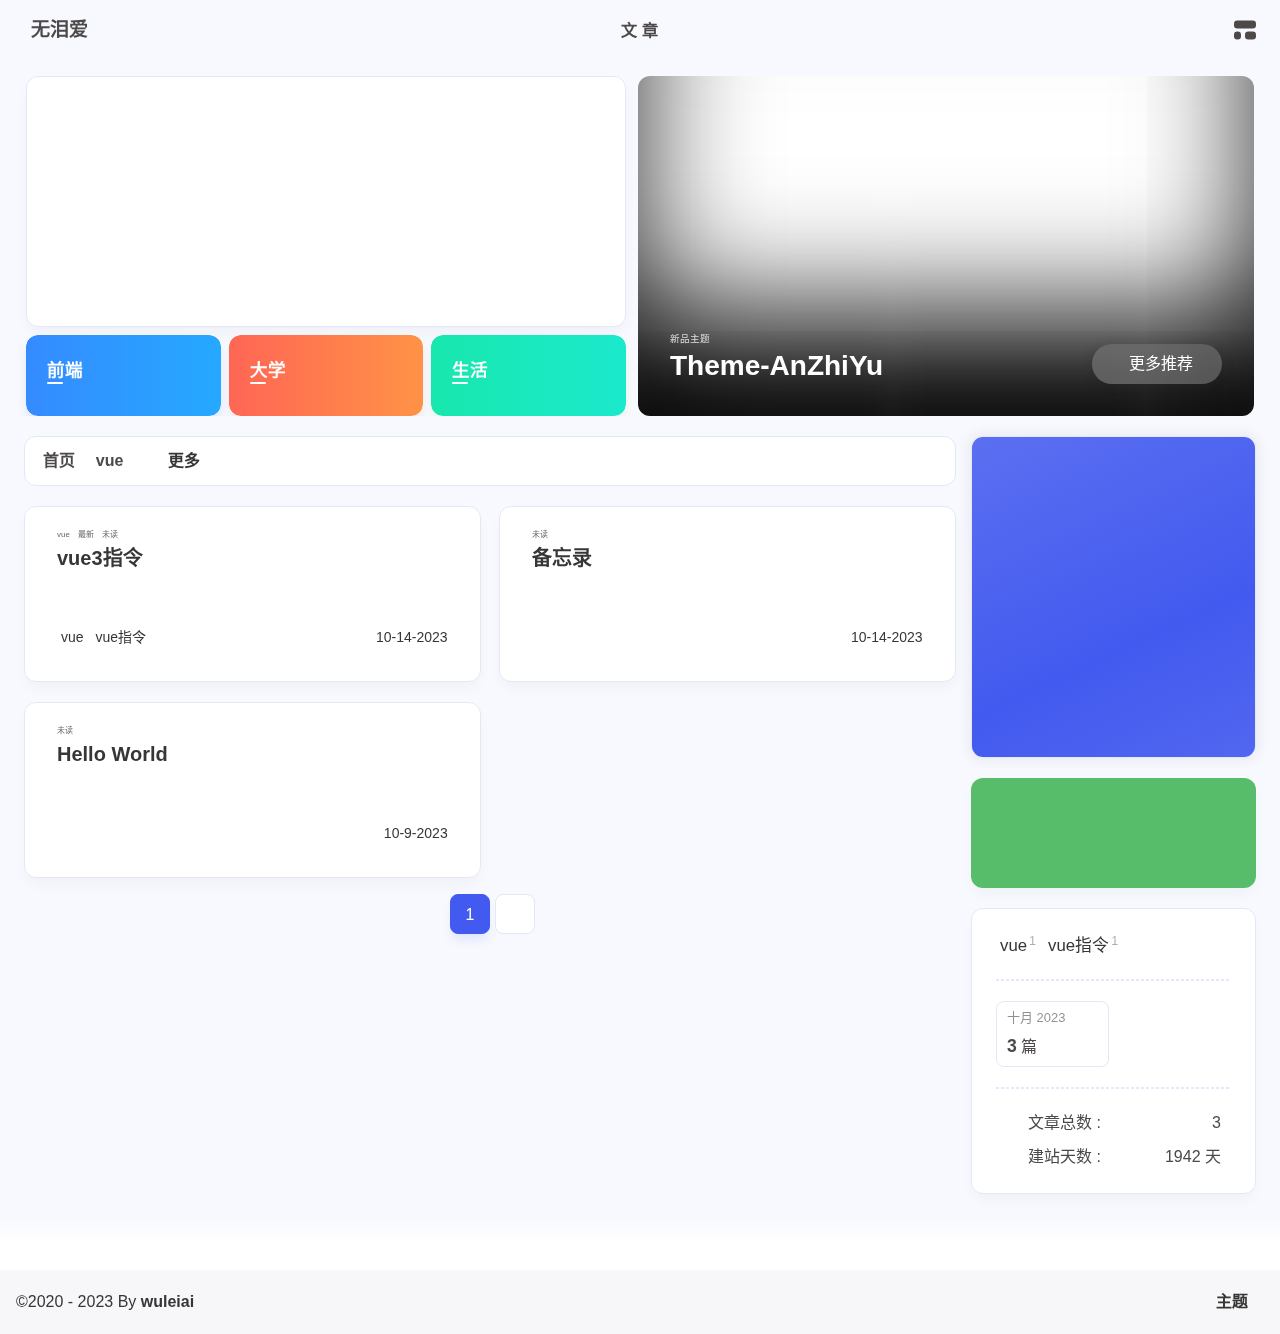
==== index.html @ 39df519e "Site updated: 2023-11-15 03:07:52" ====
<!DOCTYPE html><html lang="zh-CN" data-theme="light"><head><meta charset="UTF-8"><meta http-equiv="X-UA-Compatible" content="IE=edge"><meta name="viewport" content="width=device-width, initial-scale=1.0, user-scalable=no"><title>无泪爱 - 无泪爱技术随笔</title><meta name="keywords" content="wuleiai,无泪爱,无泪爱的博客,无泪爱博客,无泪爱技术随笔,无泪爱的技术随笔,无泪爱的前端技术随笔"><meta name="author" content="wuleiai,2826874813@qq.com"><meta name="copyright" content="wuleiai"><meta name="format-detection" content="telephone=no"><meta name="theme-color" content="#f7f9fe"><meta name="mobile-web-app-capable" content="yes"><meta name="apple-touch-fullscreen" content="yes"><meta name="apple-mobile-web-app-title" content="无泪爱"><meta name="application-name" content="无泪爱"><meta name="apple-mobile-web-app-capable" content="yes"><meta name="apple-mobile-web-app-status-bar-style" content="#f7f9fe"><meta property="og:type" content="website"><meta property="og:title" content="无泪爱"><meta property="og:url" content="http://example.com/index.html"><meta property="og:site_name" content="无泪爱"><meta property="og:description" content="无泪爱，无泪爱的博客，这是分享前端知识和生活的博客。纯爱战士，永不退缩。"><meta property="og:locale" content="zh-CN"><meta property="og:image" content="https://bu.dusays.com/2023/04/27/64496e511b09c.jpg"><meta property="article:author" content="wuleiai"><meta property="article:tag" content="wuleiai,无泪爱,无泪爱的博客,无泪爱博客,无泪爱技术随笔,无泪爱的技术随笔,无泪爱的前端技术随笔"><meta name="twitter:card" content="summary"><meta name="twitter:image" content="https://bu.dusays.com/2023/04/27/64496e511b09c.jpg"><meta name="description" content="无泪爱，无泪爱的博客，这是分享前端知识和生活的博客。纯爱战士，永不退缩。"><link rel="shortcut icon" href="/favicon.ico"><link rel="canonical" href="http://example.com/"><link rel="preconnect" href="//cdn.cbd.int"/><meta name="google-site-verification" content="xxx"/><meta name="baidu-site-verification" content="code-xxx"/><meta name="msvalidate.01" content="xxx"/><link rel="stylesheet" href="/css/index.css"><link rel="stylesheet" href="https://cdn.cbd.int/node-snackbar@0.1.16/dist/snackbar.min.css" media="print" onload="this.media='all'"><link rel="stylesheet" href="https://cdn.cbd.int/@fancyapps/ui@5.0.20/dist/fancybox/fancybox.css" media="print" onload="this.media='all'"><script>const GLOBAL_CONFIG = {
  linkPageTop: undefined,
  peoplecanvas: {"enable":true,"img":"https://upload-bbs.miyoushe.com/upload/2023/09/03/125766904/ee23df8517f3c3e3efc4145658269c06_5714860933110284659.png"},
  postHeadAiDescription: {"enable":true,"gptName":"AnZhiYu","mode":"local","switchBtn":false,"btnLink":"https://afdian.net/item/886a79d4db6711eda42a52540025c377","randomNum":3,"basicWordCount":1000,"key":"xxxx","Referer":"https://xx.xx/"},
  diytitle: {"enable":true,"leaveTitle":"w(ﾟДﾟ)w 不要走！再看看嘛！","backTitle":"♪(^∇^*)欢迎肥来！"},
  LA51: undefined,
  greetingBox: undefined,
  twikooEnvId: '',
  commentBarrageConfig:undefined,
  root: '/',
  preloader: {"source":3},
  friends_vue_info: undefined,
  navMusic: true,
  mainTone: undefined,
  authorStatus: undefined,
  algolia: undefined,
  localSearch: undefined,
  translate: {"defaultEncoding":2,"translateDelay":0,"msgToTraditionalChinese":"繁","msgToSimplifiedChinese":"简","rightMenuMsgToTraditionalChinese":"转为繁体","rightMenuMsgToSimplifiedChinese":"转为简体"},
  noticeOutdate: {"limitDay":365,"position":"top","messagePrev":"It has been","messageNext":"days since the last update, the content of the article may be outdated."},
  highlight: {"plugin":"highlighjs","highlightCopy":true,"highlightLang":true,"highlightHeightLimit":330},
  copy: {
    success: '复制成功',
    error: '复制错误',
    noSupport: '浏览器不支持'
  },
  relativeDate: {
    homepage: false,
    simplehomepage: true,
    post: false
  },
  runtime: '天',
  date_suffix: {
    just: '刚刚',
    min: '分钟前',
    hour: '小时前',
    day: '天前',
    month: '个月前'
  },
  copyright: {"copy":true,"copyrightEbable":false,"limitCount":50,"languages":{"author":"作者: wuleiai","link":"链接: ","source":"来源: 无泪爱","info":"著作权归作者所有。商业转载请联系作者获得授权，非商业转载请注明出处。","copySuccess":"复制成功，复制和转载请标注本文地址"}},
  lightbox: 'fancybox',
  Snackbar: {"chs_to_cht":"你已切换为繁体","cht_to_chs":"你已切换为简体","day_to_night":"你已切换为深色模式","night_to_day":"你已切换为浅色模式","bgLight":"#425AEF","bgDark":"#1f1f1f","position":"top-center"},
  source: {
    justifiedGallery: {
      js: 'https://cdn.cbd.int/flickr-justified-gallery@2.1.2/dist/fjGallery.min.js',
      css: 'https://cdn.cbd.int/flickr-justified-gallery@2.1.2/dist/fjGallery.css'
    }
  },
  isPhotoFigcaption: false,
  islazyload: true,
  isAnchor: false,
  shortcutKey: undefined,
  autoDarkmode: true
}</script><script id="config-diff">var GLOBAL_CONFIG_SITE = {
  configTitle: '无泪爱',
  title: '无泪爱',
  postAI: '',
  pageFillDescription: '无泪爱无泪爱的博客这是分享前端知识和生活的博客纯爱战士永不退缩',
  isPost: false,
  isHome: true,
  isHighlightShrink: false,
  isToc: false,
  postUpdate: '2023-11-15 03:06:13',
  postMainColor: '',
}</script><noscript><style type="text/css">
  #nav {
    opacity: 1
  }
  .justified-gallery img {
    opacity: 1
  }

  #recent-posts time,
  #post-meta time {
    display: inline !important
  }
</style></noscript><script>(win=>{
      win.saveToLocal = {
        set: (key, value, ttl) => {
          if (ttl === 0) return
          const now = Date.now()
          const expiry = now + ttl * 86400000
          const item = {
            value,
            expiry
          }
          localStorage.setItem(key, JSON.stringify(item))
        },
      
        get: key => {
          const itemStr = localStorage.getItem(key)
      
          if (!itemStr) {
            return undefined
          }
          const item = JSON.parse(itemStr)
          const now = Date.now()
      
          if (now > item.expiry) {
            localStorage.removeItem(key)
            return undefined
          }
          return item.value
        }
      }
    
      win.getScript = (url, attr = {}) => new Promise((resolve, reject) => {
        const script = document.createElement('script')
        script.src = url
        script.async = true
        script.onerror = reject
        script.onload = script.onreadystatechange = function() {
          const loadState = this.readyState
          if (loadState && loadState !== 'loaded' && loadState !== 'complete') return
          script.onload = script.onreadystatechange = null
          resolve()
        }

        Object.keys(attr).forEach(key => {
          script.setAttribute(key, attr[key])
        })

        document.head.appendChild(script)
      })
    
      win.getCSS = (url, id = false) => new Promise((resolve, reject) => {
        const link = document.createElement('link')
        link.rel = 'stylesheet'
        link.href = url
        if (id) link.id = id
        link.onerror = reject
        link.onload = link.onreadystatechange = function() {
          const loadState = this.readyState
          if (loadState && loadState !== 'loaded' && loadState !== 'complete') return
          link.onload = link.onreadystatechange = null
          resolve()
        }
        document.head.appendChild(link)
      })
    
      win.activateDarkMode = () => {
        document.documentElement.setAttribute('data-theme', 'dark')
        if (document.querySelector('meta[name="theme-color"]') !== null) {
          document.querySelector('meta[name="theme-color"]').setAttribute('content', '#18171d')
        }
      }
      win.activateLightMode = () => {
        document.documentElement.setAttribute('data-theme', 'light')
        if (document.querySelector('meta[name="theme-color"]') !== null) {
          document.querySelector('meta[name="theme-color"]').setAttribute('content', '#f7f9fe')
        }
      }
      const t = saveToLocal.get('theme')
    
          const isDarkMode = window.matchMedia('(prefers-color-scheme: dark)').matches
          const isLightMode = window.matchMedia('(prefers-color-scheme: light)').matches
          const isNotSpecified = window.matchMedia('(prefers-color-scheme: no-preference)').matches
          const hasNoSupport = !isDarkMode && !isLightMode && !isNotSpecified

          if (t === undefined) {
            if (isLightMode) activateLightMode()
            else if (isDarkMode) activateDarkMode()
            else if (isNotSpecified || hasNoSupport) {
              const now = new Date()
              const hour = now.getHours()
              const isNight = hour <= 6 || hour >= 18
              isNight ? activateDarkMode() : activateLightMode()
            }
            window.matchMedia('(prefers-color-scheme: dark)').addListener(e => {
              if (saveToLocal.get('theme') === undefined) {
                e.matches ? activateDarkMode() : activateLightMode()
              }
            })
          } else if (t === 'light') activateLightMode()
          else activateDarkMode()
        
      const asideStatus = saveToLocal.get('aside-status')
      if (asideStatus !== undefined) {
        if (asideStatus === 'hide') {
          document.documentElement.classList.add('hide-aside')
        } else {
          document.documentElement.classList.remove('hide-aside')
        }
      }
    
      const detectApple = () => {
        if(/iPad|iPhone|iPod|Macintosh/.test(navigator.userAgent)){
          document.documentElement.classList.add('apple')
        }
      }
      detectApple()
    })(window)</script><meta name="generator" content="Hexo 6.3.0"></head><body data-type="anzhiyu"><div id="web_bg"></div><div id="an_music_bg"></div><div id="loading-box" onclick="document.getElementById(&quot;loading-box&quot;).classList.add(&quot;loaded&quot;)"><div class="loading-bg"><img class="loading-img nolazyload" alt="加载头像" src="https://npm.elemecdn.com/anzhiyu-blog-static@1.0.4/img/avatar.jpg"/><div class="loading-image-dot"></div></div></div><script>const preloader = {
  endLoading: () => {
    document.getElementById('loading-box').classList.add("loaded");
  },
  initLoading: () => {
    document.getElementById('loading-box').classList.remove("loaded")
  }
}
window.addEventListener('load',()=> { preloader.endLoading() })
setTimeout(function(){preloader.endLoading();},10000)

if (true) {
  document.addEventListener('pjax:send', () => { preloader.initLoading() })
  document.addEventListener('pjax:complete', () => { preloader.endLoading() })
}</script><link rel="stylesheet" href="https://cdn.cbd.int/anzhiyu-theme-static@1.1.10/progress_bar/progress_bar.css"/><script async="async" src="https://cdn.cbd.int/pace-js@1.2.4/pace.min.js" data-pace-options="{ &quot;restartOnRequestAfter&quot;:false,&quot;eventLag&quot;:false}"></script><div class="page" id="body-wrap"><header class="not-top-img" id="page-header"><nav id="nav"><div id="nav-group"><span id="blog_name"><a id="site-name" href="/" accesskey="h"><div class="title">无泪爱</div><i class="anzhiyufont anzhiyu-icon-house-chimney"></i></a></span><div class="mask-name-container"><div id="name-container"><a id="page-name" href="javascript:anzhiyu.scrollToDest(0, 500)">PAGE_NAME</a></div></div><div id="menus"><div class="menus_items"><div class="menus_item"><a class="site-page" href="javascript:void(0);"><span> 文章</span></a><ul class="menus_item_child"><li><a class="site-page child faa-parent animated-hover" href="/archives/"><i class="anzhiyufont anzhiyu-icon-box-archive faa-tada" style="font-size: 0.9em;"></i><span> 隧道</span></a></li><li><a class="site-page child faa-parent animated-hover" href="/categories/"><i class="anzhiyufont anzhiyu-icon-shapes faa-tada" style="font-size: 0.9em;"></i><span> 分类</span></a></li><li><a class="site-page child faa-parent animated-hover" href="/tags/"><i class="anzhiyufont anzhiyu-icon-tags faa-tada" style="font-size: 0.9em;"></i><span> 标签</span></a></li></ul></div></div></div><div id="nav-right"><div class="nav-button" id="randomPost_button"><a class="site-page" onclick="toRandomPost()" title="随机前往一个文章" href="javascript:void(0);"><i class="anzhiyufont anzhiyu-icon-dice"></i></a></div><input id="center-console" type="checkbox"/><label class="widget" for="center-console" title="中控台" onclick="anzhiyu.switchConsole();"><i class="left"></i><i class="widget center"></i><i class="widget right"></i></label><div id="console"><div class="console-card-group-reward"><ul class="reward-all console-card"><li class="reward-item"><a href="https://npm.elemecdn.com/anzhiyu-blog@1.1.6/img/post/common/qrcode-weichat.png" target="_blank"><img class="post-qr-code-img" alt="微信" src= "[data-uri]" onerror="this.onerror=null,this.src=&quot;/img/404.jpg&quot;" data-lazy-src="https://npm.elemecdn.com/anzhiyu-blog@1.1.6/img/post/common/qrcode-weichat.png"/></a><div class="post-qr-code-desc">微信</div></li><li class="reward-item"><a href="https://npm.elemecdn.com/anzhiyu-blog@1.1.6/img/post/common/qrcode-alipay.png" target="_blank"><img class="post-qr-code-img" alt="支付宝" src= "[data-uri]" onerror="this.onerror=null,this.src=&quot;/img/404.jpg&quot;" data-lazy-src="https://npm.elemecdn.com/anzhiyu-blog@1.1.6/img/post/common/qrcode-alipay.png"/></a><div class="post-qr-code-desc">支付宝</div></li></ul></div><div class="console-card-group"><div class="console-card-group-left"><div class="console-card" id="card-newest-comments"><div class="card-content"><div class="author-content-item-tips">互动</div><span class="author-content-item-title"> 最新评论</span></div><div class="aside-list"><span>正在加载中...</span></div></div></div><div class="console-card-group-right"><div class="console-card tags"><div class="card-content"><div class="author-content-item-tips">兴趣点</div><span class="author-content-item-title">寻找你感兴趣的领域</span><div class="card-tags"><div class="item-headline"></div><div class="card-tag-cloud"><a href="/tags/vue/" style="font-size: 1.05rem;">vue<sup>1</sup></a><a href="/tags/vue%E6%8C%87%E4%BB%A4/" style="font-size: 1.05rem;">vue指令<sup>1</sup></a></div></div><hr/></div></div><div class="console-card history"><div class="item-headline"><i class="anzhiyufont anzhiyu-icon-box-archiv"></i><span>文章</span></div><div class="card-archives"><div class="item-headline"><i class="anzhiyufont anzhiyu-icon-archive"></i><span>归档</span></div><ul class="card-archive-list"><li class="card-archive-list-item"><a class="card-archive-list-link" href="/archives/2023/10/"><span class="card-archive-list-date">十月 2023</span><div class="card-archive-list-count-group"><span class="card-archive-list-count">3</span><span>篇</span></div></a></li></ul></div><hr/></div></div></div><div class="button-group"><div class="console-btn-item"><a class="darkmode_switchbutton" title="显示模式切换" href="javascript:void(0);"><i class="anzhiyufont anzhiyu-icon-moon"></i></a></div><div class="console-btn-item" id="consoleHideAside" onclick="anzhiyu.hideAsideBtn()" title="边栏显示控制"><a class="asideSwitch"><i class="anzhiyufont anzhiyu-icon-arrows-left-right"></i></a></div><div class="console-btn-item on" id="consoleCommentBarrage" onclick="anzhiyu.switchCommentBarrage()" title="热评开关"><a class="commentBarrage"><i class="anzhiyufont anzhiyu-icon-message"></i></a></div><div class="console-btn-item" id="consoleMusic" onclick="anzhiyu.musicToggle()" title="音乐开关"><a class="music-switch"><i class="anzhiyufont anzhiyu-icon-music"></i></a></div></div><div class="console-mask" onclick="anzhiyu.hideConsole()" href="javascript:void(0);"></div></div><div class="nav-button" id="nav-totop"><a class="totopbtn" href="javascript:void(0);"><i class="anzhiyufont anzhiyu-icon-arrow-up"></i><span id="percent" onclick="anzhiyu.scrollToDest(0,500)">0</span></a></div><div id="toggle-menu"><a class="site-page" href="javascript:void(0);" title="切换"><i class="anzhiyufont anzhiyu-icon-bars"></i></a></div></div></div></nav></header><main id="blog-container"><div id="home_top"><div class="swiper_container_card" style="height: auto;width: 100%"><div id="bannerGroup"><div id="random-banner"><canvas id="peoplecanvas"></canvas><a id="random-hover" href="javascript:toRandomPost()"><i class="anzhiyufont anzhiyu-icon-paper-plane"></i><div class="bannerText">随便逛逛<i class="anzhiyufont anzhiyu-icon-arrow-right"></i></div></a></div><div class="categoryGroup"><div class="categoryItem" style="box-shadow:var(--anzhiyu-shadow-blue)"><a class="categoryButton blue" onclick="pjax.loadUrl(&quot;/categories/前端开发/&quot;);" href="javascript:void(0);"><span class="categoryButtonText">前端</span><i class="anzhiyufont anzhiyu-icon-dove"></i></a></div><div class="categoryItem" style="box-shadow:var(--anzhiyu-shadow-red)"><a class="categoryButton red" onclick="pjax.loadUrl(&quot;/categories/大学生涯/&quot;);" href="javascript:void(0);"><span class="categoryButtonText">大学</span><i class="anzhiyufont anzhiyu-icon-fire"></i></a></div><div class="categoryItem" style="box-shadow:var(--anzhiyu-shadow-green)"><a class="categoryButton green" onclick="pjax.loadUrl(&quot;/categories/生活日常/&quot;);" href="javascript:void(0);"><span class="categoryButtonText">生活</span><i class="anzhiyufont anzhiyu-icon-book"></i></a></div></div></div><div class="topGroup"><div class="recent-post-item" onclick="pjax.loadUrl(&quot;/2023/10/09/hello-world/&quot;)"><div class="post_cover left_radius"><a href="2023/10/09/hello-world/" title="Hello World"><span class="recent-post-top-text">荐</span><img class="post_bg" onerror="this.onerror=null;this.src='/img/404.jpg'" alt="cover"></a></div><div class="recent-post-info"><a class="article-title" href="2023/10/09/hello-world/" title="Hello World">Hello World</a></div></div><div class="recent-post-item" onclick="pjax.loadUrl(&quot;/2023/10/15/vue3%E6%8C%87%E4%BB%A4/&quot;)"><div class="post_cover left_radius"><a href="2023/10/15/vue3指令/" title="vue3指令"><span class="recent-post-top-text">荐</span><img class="post_bg" onerror="this.onerror=null;this.src='/img/404.jpg'" alt="cover"></a></div><div class="recent-post-info"><a class="article-title" href="2023/10/15/vue3指令/" title="vue3指令">vue3指令</a></div></div><div class="recent-post-item" onclick="pjax.loadUrl(&quot;/2023/10/15/%E5%A4%87%E5%BF%98%E5%BD%95/&quot;)"><div class="post_cover left_radius"><a href="2023/10/15/备忘录/" title="备忘录"><span class="recent-post-top-text">荐</span><img class="post_bg" onerror="this.onerror=null;this.src='/img/404.jpg'" alt="cover"></a></div><div class="recent-post-info"><a class="article-title" href="2023/10/15/备忘录/" title="备忘录">备忘录</a></div></div><a class="todayCard" id="todayCard" target="_blank" rel="noopener" href="https://docs.anheyu.com/" style="z-index: 1;"><div class="todayCard-info"><div class="todayCard-tips">新品主题</div><div class="todayCard-title">Theme-AnZhiYu</div></div><img class="todayCard-cover" src= "[data-uri]" onerror="this.onerror=null,this.src=&quot;/img/404.jpg&quot;" data-lazy-src="https://bu.dusays.com/2023/05/13/645fa3cf90d70.webp" onerror="this.onerror=null;this.src='/img/404.jpg'" alt="封面"><div class="banner-button-group"><div class="banner-button" onclick="event.stopPropagation();event.preventDefault();anzhiyu.hideTodayCard();"><i class="anzhiyufont anzhiyu-icon-arrow-circle-right"></i><span class="banner-button-text">更多推荐</span></div></div></a></div><link rel="stylesheet"></div></div><div class="layout" id="content-inner"><div class="recent-posts" id="recent-posts"><div id="categoryBar"><div class="category-bar" id="category-bar"><div id="catalog-bar"><div id="catalog-list"><div class="catalog-list-item" id="首页"><a href="/">首页</a></div>
    <div class="catalog-list-item" id="/categories/vue/">
      <a href="/categories/vue/">
        vue
      </a>
    </div>
    </div><div class="category-bar-next" id="category-bar-next" onclick="anzhiyu.scrollCategoryBarToRight()"><i class="anzhiyufont anzhiyu-icon-angle-double-right"></i></div><a class="catalog-more" href="/categories/">更多</a></div></div></div><div class="recent-post-item lastestpost-item" onclick="pjax.loadUrl('/2023/10/15/vue3%E6%8C%87%E4%BB%A4/')"><div class="recent-post-info no-cover"><div class="recent-post-info-top"><div class="recent-post-info-top-tips"><div class="article-categories-original">vue</div><span class="newPost">最新</span><a class="unvisited-post" href="/2023/10/15/vue3%E6%8C%87%E4%BB%A4/" title="vue3指令">未读</a></div><a class="article-title" href="/2023/10/15/vue3%E6%8C%87%E4%BB%A4/" title="vue3指令">vue3指令</a></div><div class="article-meta-wrap"><span class="post-meta-date"><i class="anzhiyufont anzhiyu-icon-calendar-days" style="font-size: 15px; display:none"></i><span class="article-meta-label">发表于</span><time datetime="2023-10-14T21:18:20.000Z" title="发表于 2023-10-15 05:18:20">2023-10-15</time></span><span class="article-meta tags"><a class="article-meta__tags" href="/tags/vue/" event.cancelbubble onclick="window.event.cancelBubble=true;"><span> <i class="anzhiyufont anzhiyu-icon-hashtag"></i>vue</span></a><a class="article-meta__tags" href="/tags/vue%E6%8C%87%E4%BB%A4/" event.cancelbubble onclick="window.event.cancelBubble=true;"><span> <i class="anzhiyufont anzhiyu-icon-hashtag"></i>vue指令</span></a></span></div><div class="content">测</div></div></div><div class="recent-post-item" onclick="pjax.loadUrl('/2023/10/15/%E5%A4%87%E5%BF%98%E5%BD%95/')"><div class="recent-post-info no-cover"><div class="recent-post-info-top"><div class="recent-post-info-top-tips"><a class="unvisited-post" href="/2023/10/15/%E5%A4%87%E5%BF%98%E5%BD%95/" title="备忘录">未读</a></div><a class="article-title" href="/2023/10/15/%E5%A4%87%E5%BF%98%E5%BD%95/" title="备忘录">备忘录</a></div><div class="article-meta-wrap"><span class="post-meta-date"><i class="anzhiyufont anzhiyu-icon-calendar-days" style="font-size: 15px; display:none"></i><span class="article-meta-label">发表于</span><time datetime="2023-10-14T20:48:52.000Z" title="发表于 2023-10-15 04:48:52">2023-10-15</time></span></div><div class="content">临时计划一次性计划看一遍vue2和vue3文档，并且做好笔记记录从0开始创建一个vue3+ts项目记录从0开始创建一个node+ts项目长久计划记录有意思的功能函数记录有用的css样式</div></div></div><div class="recent-post-item" onclick="pjax.loadUrl('/2023/10/09/hello-world/')"><div class="recent-post-info no-cover"><div class="recent-post-info-top"><div class="recent-post-info-top-tips"><a class="unvisited-post" href="/2023/10/09/hello-world/" title="Hello World">未读</a></div><a class="article-title" href="/2023/10/09/hello-world/" title="Hello World">Hello World</a></div><div class="article-meta-wrap"><span class="post-meta-date"><i class="anzhiyufont anzhiyu-icon-calendar-days" style="font-size: 15px; display:none"></i><span class="article-meta-label">发表于</span><time datetime="2023-10-09T01:13:15.157Z" title="发表于 2023-10-09 09:13:15">2023-10-09</time></span></div><div class="content">Welcome to Hexo! This is your very first post. Check documentation for more info. If you get any problems when using Hexo, you can find the answer in troubleshooting or you can ask me on GitHub.
Quick StartCreate a new post1$ hexo new &quot;My New Post&quot;

More info: Writing
Run server1$ hexo server

More info: Server
Generate static files1$ hexo generate

More info: Generating
Deploy to remote sites1$ hexo deploy

More info: Deployment
</div></div></div><nav id="pagination"><div class="pagination"><span class="page-number current">1</span><div class="toPageGroup"><input id="toPageText" oninput="value=value.replace(/[^0-9]/g,'')" maxlength="3" onkeyup="this.value=this.value.replace(/[^u4e00-u9fa5w]/g,'')" aria-label="toPage"><a id="toPageButton" onclick="anzhiyu.toPage()"><i class="anzhiyufont anzhiyu-icon-angles-right" style="font-weight: inherit; font-size: 1rem;"></i></a></div></div></nav></div><div class="aside-content" id="aside-content"><div class="card-widget card-info"><div class="card-content"><div class="author-info-avatar"><img class="avatar-img" src= "[data-uri]" onerror="this.onerror=null,this.src=&quot;/img/404.jpg&quot;" data-lazy-src="https://bu.dusays.com/2023/04/27/64496e511b09c.jpg" onerror="this.onerror=null;this.src='/img/friend_404.gif'" alt="avatar"/></div><div class="author-info__description">无泪爱，无泪爱的博客，这是分享前端知识和生活的博客。纯爱战士，永不退缩。</div></div></div><div class="card-widget anzhiyu-right-widget" id="card-wechat" onclick="null"><div id="flip-wrapper"><div id="flip-content"><div class="face" style="background: url(https://bu.dusays.com/2023/01/13/63c02edf44033.png) center center / 100% no-repeat"></div><div class="back face" style="background: url(https://bu.dusays.com/2023/05/13/645fa415e8694.png) center center / 100% no-repeat"></div></div></div></div><div class="sticky_layout"><div class="card-widget"><div class="card-tags"><div class="item-headline"></div><div class="card-tag-cloud"><a href="/tags/vue/" style="font-size: 1.05rem;">vue<sup>1</sup></a><a href="/tags/vue%E6%8C%87%E4%BB%A4/" style="font-size: 1.05rem;">vue指令<sup>1</sup></a></div></div><hr/><div class="card-archives"><div class="item-headline"><i class="anzhiyufont anzhiyu-icon-archive"></i><span>归档</span></div><ul class="card-archive-list"><li class="card-archive-list-item"><a class="card-archive-list-link" href="/archives/2023/10/"><span class="card-archive-list-date">十月 2023</span><div class="card-archive-list-count-group"><span class="card-archive-list-count">3</span><span>篇</span></div></a></li></ul></div><hr/><div class="card-webinfo"><div class="item-headline"><i class="anzhiyufont anzhiyu-icon-chart-line"></i><span>网站资讯</span></div><div class="webinfo"><div class="webinfo-item"><div class="webinfo-item-title"><i class="anzhiyufont anzhiyu-icon-file-lines"></i><div class="item-name">文章总数 :</div></div><div class="item-count">3</div></div><div class="webinfo-item"><div class="webinfo-item-title"><i class="anzhiyufont anzhiyu-icon-stopwatch"></i><div class="item-name">建站天数 :</div></div><div class="item-count" id="runtimeshow" data-publishDate="2021-03-31T16:00:00.000Z"><i class="anzhiyufont anzhiyu-icon-spinner anzhiyu-spin"></i></div></div></div></div></div></div></div></div></main><footer id="footer"><div id="footer-wrap"></div><div id="footer-bar"><div class="footer-bar-links"><div class="footer-bar-left"><div id="footer-bar-tips"><div class="copyright">&copy;2020 - 2023 By <a class="footer-bar-link" href="/" title="wuleiai" target="_blank">wuleiai</a></div></div><div id="footer-type-tips"></div></div><div class="footer-bar-right"><a class="footer-bar-link" target="_blank" rel="noopener" href="https://github.com/anzhiyu-c/hexo-theme-anzhiyu" title="主题">主题</a></div></div></div></footer></div><div id="sidebar"><div id="menu-mask"></div><div id="sidebar-menus"><div class="sidebar-site-data site-data is-center"><a href="/archives/" title="archive"><div class="headline">文章</div><div class="length-num">3</div></a><a href="/tags/" title="tag"><div class="headline">标签</div><div class="length-num">2</div></a><a href="/categories/" title="category"><div class="headline">分类</div><div class="length-num">1</div></a></div><span class="sidebar-menu-item-title">功能</span><div class="sidebar-menu-item"><a class="darkmode_switchbutton menu-child" href="javascript:void(0);" title="显示模式"><i class="anzhiyufont anzhiyu-icon-circle-half-stroke"></i><span>显示模式</span></a></div><div class="back-menu-list-groups"><div class="back-menu-list-group"><div class="back-menu-list-title">网页</div><div class="back-menu-list"><a class="back-menu-item" target="_blank" rel="noopener" href="https://blog.anheyu.com/" title="博客"><img class="back-menu-item-icon" src= "[data-uri]" onerror="this.onerror=null,this.src=&quot;/img/404.jpg&quot;" data-lazy-src="/img/favicon.ico" alt="博客"/><span class="back-menu-item-text">博客</span></a></div></div><div class="back-menu-list-group"><div class="back-menu-list-title">项目</div><div class="back-menu-list"><a class="back-menu-item" target="_blank" rel="noopener" href="https://image.anheyu.com/" title="安知鱼图床"><img class="back-menu-item-icon" src= "[data-uri]" onerror="this.onerror=null,this.src=&quot;/img/404.jpg&quot;" data-lazy-src="https://image.anheyu.com/favicon.ico" alt="安知鱼图床"/><span class="back-menu-item-text">安知鱼图床</span></a></div></div></div><div class="menus_items"><div class="menus_item"><a class="site-page" href="javascript:void(0);"><span> 文章</span></a><ul class="menus_item_child"><li><a class="site-page child faa-parent animated-hover" href="/archives/"><i class="anzhiyufont anzhiyu-icon-box-archive faa-tada" style="font-size: 0.9em;"></i><span> 隧道</span></a></li><li><a class="site-page child faa-parent animated-hover" href="/categories/"><i class="anzhiyufont anzhiyu-icon-shapes faa-tada" style="font-size: 0.9em;"></i><span> 分类</span></a></li><li><a class="site-page child faa-parent animated-hover" href="/tags/"><i class="anzhiyufont anzhiyu-icon-tags faa-tada" style="font-size: 0.9em;"></i><span> 标签</span></a></li></ul></div></div><span class="sidebar-menu-item-title">标签</span><div class="card-tags"><div class="item-headline"></div><div class="card-tag-cloud"><a href="/tags/vue/" style="font-size: 0.88rem;">vue<sup>1</sup></a><a href="/tags/vue%E6%8C%87%E4%BB%A4/" style="font-size: 0.88rem;">vue指令<sup>1</sup></a></div></div><hr/></div></div><div id="rightside"><div id="rightside-config-hide"><button id="translateLink" type="button" title="简繁转换">繁</button><button id="darkmode" type="button" title="浅色和深色模式转换"><i class="anzhiyufont anzhiyu-icon-circle-half-stroke"></i></button><button id="hide-aside-btn" type="button" title="单栏和双栏切换"><i class="anzhiyufont anzhiyu-icon-arrows-left-right"></i></button></div><div id="rightside-config-show"><button id="rightside-config" type="button" title="设置"><i class="anzhiyufont anzhiyu-icon-gear"></i></button><button id="go-up" type="button" title="回到顶部"><i class="anzhiyufont anzhiyu-icon-arrow-up"></i></button></div></div><div id="nav-music"><a id="nav-music-hoverTips" onclick="anzhiyu.musicToggle()" accesskey="m">播放音乐</a><div id="console-music-bg"></div><meting-js id="8152976493" server="netease" type="playlist" mutex="true" preload="none" theme="var(--anzhiyu-main)" data-lrctype="0" order="random"></meting-js></div><div id="rightMenu"><div class="rightMenu-group rightMenu-small"><div class="rightMenu-item" id="menu-backward"><i class="anzhiyufont anzhiyu-icon-arrow-left"></i></div><div class="rightMenu-item" id="menu-forward"><i class="anzhiyufont anzhiyu-icon-arrow-right"></i></div><div class="rightMenu-item" id="menu-refresh"><i class="anzhiyufont anzhiyu-icon-arrow-rotate-right" style="font-size: 1rem;"></i></div><div class="rightMenu-item" id="menu-top"><i class="anzhiyufont anzhiyu-icon-arrow-up"></i></div></div><div class="rightMenu-group rightMenu-line rightMenuPlugin"><div class="rightMenu-item" id="menu-copytext"><i class="anzhiyufont anzhiyu-icon-copy"></i><span>复制选中文本</span></div><div class="rightMenu-item" id="menu-pastetext"><i class="anzhiyufont anzhiyu-icon-paste"></i><span>粘贴文本</span></div><a class="rightMenu-item" id="menu-commenttext"><i class="anzhiyufont anzhiyu-icon-comment-medical"></i><span>引用到评论</span></a><div class="rightMenu-item" id="menu-newwindow"><i class="anzhiyufont anzhiyu-icon-window-restore"></i><span>新窗口打开</span></div><div class="rightMenu-item" id="menu-copylink"><i class="anzhiyufont anzhiyu-icon-link"></i><span>复制链接地址</span></div><div class="rightMenu-item" id="menu-copyimg"><i class="anzhiyufont anzhiyu-icon-images"></i><span>复制此图片</span></div><div class="rightMenu-item" id="menu-downloadimg"><i class="anzhiyufont anzhiyu-icon-download"></i><span>下载此图片</span></div><div class="rightMenu-item" id="menu-newwindowimg"><i class="anzhiyufont anzhiyu-icon-window-restore"></i><span>新窗口打开图片</span></div><div class="rightMenu-item" id="menu-search"><i class="anzhiyufont anzhiyu-icon-magnifying-glass"></i><span>站内搜索</span></div><div class="rightMenu-item" id="menu-searchBaidu"><i class="anzhiyufont anzhiyu-icon-magnifying-glass"></i><span>百度搜索</span></div><div class="rightMenu-item" id="menu-music-toggle"><i class="anzhiyufont anzhiyu-icon-play"></i><span>播放音乐</span></div><div class="rightMenu-item" id="menu-music-back"><i class="anzhiyufont anzhiyu-icon-backward"></i><span>切换到上一首</span></div><div class="rightMenu-item" id="menu-music-forward"><i class="anzhiyufont anzhiyu-icon-forward"></i><span>切换到下一首</span></div><div class="rightMenu-item" id="menu-music-playlist" onclick="window.open(&quot;https://y.qq.com/n/ryqq/playlist/8802438608&quot;, &quot;_blank&quot;);" style="display: none;"><i class="anzhiyufont anzhiyu-icon-radio"></i><span>查看所有歌曲</span></div><div class="rightMenu-item" id="menu-music-copyMusicName"><i class="anzhiyufont anzhiyu-icon-copy"></i><span>复制歌名</span></div></div><div class="rightMenu-group rightMenu-line rightMenuOther"><a class="rightMenu-item menu-link" id="menu-randomPost"><i class="anzhiyufont anzhiyu-icon-shuffle"></i><span>随便逛逛</span></a><a class="rightMenu-item menu-link" href="/categories/"><i class="anzhiyufont anzhiyu-icon-cube"></i><span>博客分类</span></a><a class="rightMenu-item menu-link" href="/tags/"><i class="anzhiyufont anzhiyu-icon-tags"></i><span>文章标签</span></a></div><div class="rightMenu-group rightMenu-line rightMenuOther"><a class="rightMenu-item" id="menu-copy" href="javascript:void(0);"><i class="anzhiyufont anzhiyu-icon-copy"></i><span>复制地址</span></a><a class="rightMenu-item" id="menu-commentBarrage" href="javascript:void(0);"><i class="anzhiyufont anzhiyu-icon-message"></i><span class="menu-commentBarrage-text">关闭热评</span></a><a class="rightMenu-item" id="menu-darkmode" href="javascript:void(0);"><i class="anzhiyufont anzhiyu-icon-circle-half-stroke"></i><span class="menu-darkmode-text">深色模式</span></a><a class="rightMenu-item" id="menu-translate" href="javascript:void(0);"><i class="anzhiyufont anzhiyu-icon-language"></i><span>轉為繁體</span></a></div></div><div id="rightmenu-mask"></div><div><script src="/js/utils.js"></script><script src="/js/main.js"></script><script src="/js/tw_cn.js"></script><script src="https://cdn.cbd.int/@fancyapps/ui@5.0.20/dist/fancybox/fancybox.umd.js"></script><script src="https://cdn.cbd.int/instant.page@5.2.0/instantpage.js" type="module"></script><script src="https://cdn.cbd.int/vanilla-lazyload@17.8.4/dist/lazyload.iife.min.js"></script><script src="https://cdn.cbd.int/node-snackbar@0.1.16/dist/snackbar.min.js"></script><canvas id="universe"></canvas><script async src="https://npm.elemecdn.com/anzhiyu-theme-static@1.0.0/dark/dark.js"></script><script>// 消除控制台打印
var HoldLog = console.log;
console.log = function () {};
let now1 = new Date();
queueMicrotask(() => {
  const Log = function () {
    HoldLog.apply(console, arguments);
  }; //在恢复前输出日志
  const grt = new Date("04/01/2021 00:00:00"); //此处修改你的建站时间或者网站上线时间
  now1.setTime(now1.getTime() + 250);
  const days = (now1 - grt) / 1000 / 60 / 60 / 24;
  const dnum = Math.floor(days);
  const ascll = [
    `欢迎使用安知鱼!`,
    `生活明朗, 万物可爱`,
    `
        
       █████╗ ███╗   ██╗███████╗██╗  ██╗██╗██╗   ██╗██╗   ██╗
      ██╔══██╗████╗  ██║╚══███╔╝██║  ██║██║╚██╗ ██╔╝██║   ██║
      ███████║██╔██╗ ██║  ███╔╝ ███████║██║ ╚████╔╝ ██║   ██║
      ██╔══██║██║╚██╗██║ ███╔╝  ██╔══██║██║  ╚██╔╝  ██║   ██║
      ██║  ██║██║ ╚████║███████╗██║  ██║██║   ██║   ╚██████╔╝
      ╚═╝  ╚═╝╚═╝  ╚═══╝╚══════╝╚═╝  ╚═╝╚═╝   ╚═╝    ╚═════╝
        
        `,
    "已上线",
    dnum,
    "天",
    "©2020 By 安知鱼 V1.6.8",
  ];
  const ascll2 = [`NCC2-036`, `调用前置摄像头拍照成功，识别为【小笨蛋】.`, `Photo captured: `, `🤪`];

  setTimeout(
    Log.bind(
      console,
      `\n%c${ascll[0]} %c ${ascll[1]} %c ${ascll[2]} %c${ascll[3]}%c ${ascll[4]}%c ${ascll[5]}\n\n%c ${ascll[6]}\n`,
      "color:#425AEF",
      "",
      "color:#425AEF",
      "color:#425AEF",
      "",
      "color:#425AEF",
      ""
    )
  );
  setTimeout(
    Log.bind(
      console,
      `%c ${ascll2[0]} %c ${ascll2[1]} %c \n${ascll2[2]} %c\n${ascll2[3]}\n`,
      "color:white; background-color:#4fd953",
      "",
      "",
      'background:url("https://npm.elemecdn.com/anzhiyu-blog@1.1.6/img/post/common/tinggge.gif") no-repeat;font-size:450%'
    )
  );

  setTimeout(Log.bind(console, "%c WELCOME %c 你好，小笨蛋.", "color:white; background-color:#4f90d9", ""));

  setTimeout(
    console.warn.bind(
      console,
      "%c ⚡ Powered by 安知鱼 %c 你正在访问 wuleiai 的博客.",
      "color:white; background-color:#f0ad4e",
      ""
    )
  );

  setTimeout(Log.bind(console, "%c W23-12 %c 你已打开控制台.", "color:white; background-color:#4f90d9", ""));

  setTimeout(
    console.warn.bind(console, "%c S013-782 %c 你现在正处于监控中.", "color:white; background-color:#d9534f", "")
  );
});</script><script async src="/anzhiyu/random.js"></script><script>if (typeof gsap === "object") {
  getScript("/js/anzhiyu/people.js", {defer:true})
} else {
  getScript("https://cdn.cbd.int/anzhiyu-theme-static@1.0.0/gsap/gsap.min.js").then(()=>{
    getScript("/js/anzhiyu/people.js", {defer:true})
  });
}
</script><div class="js-pjax"><input type="hidden" name="page-type" id="page-type" value="anzhiyu"></div><script>var visitorMail = "visitor@anheyu.com";
</script><script async data-pjax src="https://cdn.cbd.int/anzhiyu-theme-static@1.0.0/waterfall/waterfall.js"></script><script src="https://lf3-cdn-tos.bytecdntp.com/cdn/expire-1-M/qrcodejs/1.0.0/qrcode.min.js"></script><link rel="stylesheet" href="https://cdn.cbd.int/anzhiyu-theme-static@1.1.9/icon/ali_iconfont_css.css"><link rel="stylesheet" href="https://cdn.cbd.int/anzhiyu-theme-static@1.0.0/aplayer/APlayer.min.css" media="print" onload="this.media='all'"><script src="https://cdn.cbd.int/anzhiyu-blog-static@1.0.1/js/APlayer.min.js"></script><script src="https://cdn.cbd.int/hexo-anzhiyu-music@1.0.1/assets/js/Meting2.min.js"></script><script src="https://cdn.cbd.int/pjax@0.2.8/pjax.min.js"></script><script>let pjaxSelectors = ["head > title","#config-diff","#body-wrap","#rightside-config-hide","#rightside-config-show",".js-pjax"]
var pjax = new Pjax({
  elements: 'a:not([target="_blank"])',
  selectors: pjaxSelectors,
  cacheBust: false,
  analytics: false,
  scrollRestoration: false
})

document.addEventListener('pjax:send', function () {
  // removeEventListener scroll 
  anzhiyu.removeGlobalFnEvent('pjax')
  anzhiyu.removeGlobalFnEvent('themeChange')

  document.getElementById('rightside').classList.remove('rightside-show')
  
  if (window.aplayers) {
    for (let i = 0; i < window.aplayers.length; i++) {
      if (!window.aplayers[i].options.fixed) {
        window.aplayers[i].destroy()
      }
    }
  }

  typeof typed === 'object' && typed.destroy()

  //reset readmode
  const $bodyClassList = document.body.classList
  $bodyClassList.contains('read-mode') && $bodyClassList.remove('read-mode')
})

document.addEventListener('pjax:complete', function () {
  window.refreshFn()

  document.querySelectorAll('script[data-pjax]').forEach(item => {
    const newScript = document.createElement('script')
    const content = item.text || item.textContent || item.innerHTML || ""
    Array.from(item.attributes).forEach(attr => newScript.setAttribute(attr.name, attr.value))
    newScript.appendChild(document.createTextNode(content))
    item.parentNode.replaceChild(newScript, item)
  })

  GLOBAL_CONFIG.islazyload && window.lazyLoadInstance.update()

  typeof panguInit === 'function' && panguInit()

  // google analytics
  typeof gtag === 'function' && gtag('config', '', {'page_path': window.location.pathname});

  // baidu analytics
  typeof _hmt === 'object' && _hmt.push(['_trackPageview',window.location.pathname]);

  typeof loadMeting === 'function' && document.getElementsByClassName('aplayer').length && loadMeting()

  // prismjs
  typeof Prism === 'object' && Prism.highlightAll()
})

document.addEventListener('pjax:error', e => {
  if (e.request.status === 404) {
    pjax.loadUrl('/404.html')
  }
})</script><script charset="UTF-8" src="https://cdn.cbd.int/anzhiyu-theme-static@1.1.5/accesskey/accesskey.js"></script></div><div id="popup-window"><div class="popup-window-title">通知</div><div class="popup-window-divider"></div><div class="popup-window-content"><div class="popup-tip">你好呀</div><div class="popup-link"><i class="anzhiyufont anzhiyu-icon-arrow-circle-right"></i></div></div></div></body></html>
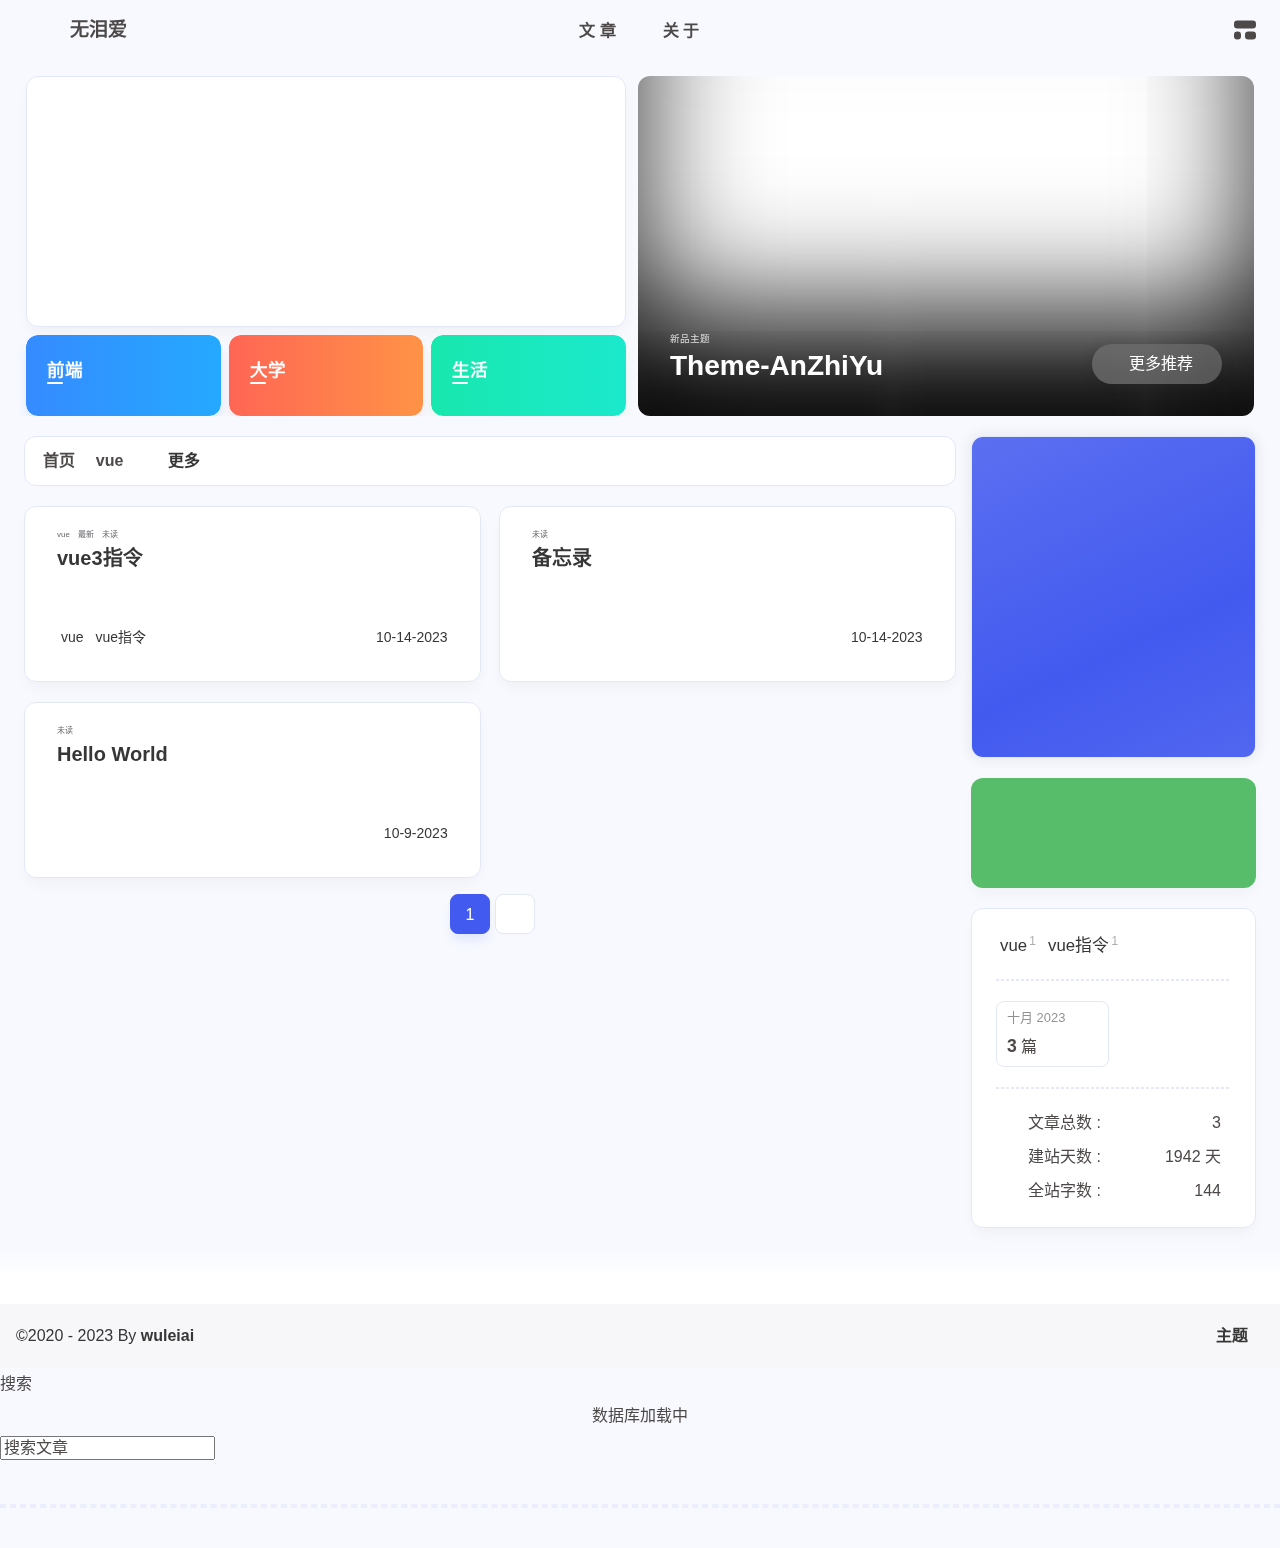
==== commit 3c2e4682: "Site updated: 2023-11-15 05:01:10" ====
--- a/index.html
+++ b/index.html
@@ -3,7 +3,7 @@
   peoplecanvas: {"enable":true,"img":"https://upload-bbs.miyoushe.com/upload/2023/09/03/125766904/ee23df8517f3c3e3efc4145658269c06_5714860933110284659.png"},
   postHeadAiDescription: {"enable":true,"gptName":"AnZhiYu","mode":"local","switchBtn":false,"btnLink":"https://afdian.net/item/886a79d4db6711eda42a52540025c377","randomNum":3,"basicWordCount":1000,"key":"xxxx","Referer":"https://xx.xx/"},
   diytitle: {"enable":true,"leaveTitle":"w(ﾟДﾟ)w 不要走！再看看嘛！","backTitle":"♪(^∇^*)欢迎肥来！"},
-  LA51: undefined,
+  LA51: {"enable":true,"ck":"3GY3PNmVqh78aZz8","LingQueMonitorID":"3GY3ENce6a0MwIBr"},
   greetingBox: undefined,
   twikooEnvId: '',
   commentBarrageConfig:undefined,
@@ -14,7 +14,7 @@
   mainTone: undefined,
   authorStatus: undefined,
   algolia: undefined,
-  localSearch: undefined,
+  localSearch: {"path":"/search.xml","preload":true,"languages":{"hits_empty":"找不到您查询的内容：${query}"}},
   translate: {"defaultEncoding":2,"translateDelay":0,"msgToTraditionalChinese":"繁","msgToSimplifiedChinese":"简","rightMenuMsgToTraditionalChinese":"转为繁体","rightMenuMsgToSimplifiedChinese":"转为简体"},
   noticeOutdate: {"limitDay":365,"position":"top","messagePrev":"It has been","messageNext":"days since the last update, the content of the article may be outdated."},
   highlight: {"plugin":"highlighjs","highlightCopy":true,"highlightLang":true,"highlightHeightLimit":330},
@@ -48,7 +48,7 @@
   isPhotoFigcaption: false,
   islazyload: true,
   isAnchor: false,
-  shortcutKey: undefined,
+  shortcutKey: {"enable":true,"delay":100,"shiftDelay":200},
   autoDarkmode: true
 }</script><script id="config-diff">var GLOBAL_CONFIG_SITE = {
   configTitle: '无泪爱',
@@ -59,7 +59,7 @@
   isHome: true,
   isHighlightShrink: false,
   isToc: false,
-  postUpdate: '2023-11-15 03:06:13',
+  postUpdate: '2023-11-15 05:01:03',
   postMainColor: '',
 }</script><noscript><style type="text/css">
   #nav {
@@ -202,7 +202,7 @@
 if (true) {
   document.addEventListener('pjax:send', () => { preloader.initLoading() })
   document.addEventListener('pjax:complete', () => { preloader.endLoading() })
-}</script><link rel="stylesheet" href="https://cdn.cbd.int/anzhiyu-theme-static@1.1.10/progress_bar/progress_bar.css"/><script async="async" src="https://cdn.cbd.int/pace-js@1.2.4/pace.min.js" data-pace-options="{ &quot;restartOnRequestAfter&quot;:false,&quot;eventLag&quot;:false}"></script><div class="page" id="body-wrap"><header class="not-top-img" id="page-header"><nav id="nav"><div id="nav-group"><span id="blog_name"><a id="site-name" href="/" accesskey="h"><div class="title">无泪爱</div><i class="anzhiyufont anzhiyu-icon-house-chimney"></i></a></span><div class="mask-name-container"><div id="name-container"><a id="page-name" href="javascript:anzhiyu.scrollToDest(0, 500)">PAGE_NAME</a></div></div><div id="menus"><div class="menus_items"><div class="menus_item"><a class="site-page" href="javascript:void(0);"><span> 文章</span></a><ul class="menus_item_child"><li><a class="site-page child faa-parent animated-hover" href="/archives/"><i class="anzhiyufont anzhiyu-icon-box-archive faa-tada" style="font-size: 0.9em;"></i><span> 隧道</span></a></li><li><a class="site-page child faa-parent animated-hover" href="/categories/"><i class="anzhiyufont anzhiyu-icon-shapes faa-tada" style="font-size: 0.9em;"></i><span> 分类</span></a></li><li><a class="site-page child faa-parent animated-hover" href="/tags/"><i class="anzhiyufont anzhiyu-icon-tags faa-tada" style="font-size: 0.9em;"></i><span> 标签</span></a></li></ul></div></div></div><div id="nav-right"><div class="nav-button" id="randomPost_button"><a class="site-page" onclick="toRandomPost()" title="随机前往一个文章" href="javascript:void(0);"><i class="anzhiyufont anzhiyu-icon-dice"></i></a></div><input id="center-console" type="checkbox"/><label class="widget" for="center-console" title="中控台" onclick="anzhiyu.switchConsole();"><i class="left"></i><i class="widget center"></i><i class="widget right"></i></label><div id="console"><div class="console-card-group-reward"><ul class="reward-all console-card"><li class="reward-item"><a href="https://npm.elemecdn.com/anzhiyu-blog@1.1.6/img/post/common/qrcode-weichat.png" target="_blank"><img class="post-qr-code-img" alt="微信" src= "[data-uri]" onerror="this.onerror=null,this.src=&quot;/img/404.jpg&quot;" data-lazy-src="https://npm.elemecdn.com/anzhiyu-blog@1.1.6/img/post/common/qrcode-weichat.png"/></a><div class="post-qr-code-desc">微信</div></li><li class="reward-item"><a href="https://npm.elemecdn.com/anzhiyu-blog@1.1.6/img/post/common/qrcode-alipay.png" target="_blank"><img class="post-qr-code-img" alt="支付宝" src= "[data-uri]" onerror="this.onerror=null,this.src=&quot;/img/404.jpg&quot;" data-lazy-src="https://npm.elemecdn.com/anzhiyu-blog@1.1.6/img/post/common/qrcode-alipay.png"/></a><div class="post-qr-code-desc">支付宝</div></li></ul></div><div class="console-card-group"><div class="console-card-group-left"><div class="console-card" id="card-newest-comments"><div class="card-content"><div class="author-content-item-tips">互动</div><span class="author-content-item-title"> 最新评论</span></div><div class="aside-list"><span>正在加载中...</span></div></div></div><div class="console-card-group-right"><div class="console-card tags"><div class="card-content"><div class="author-content-item-tips">兴趣点</div><span class="author-content-item-title">寻找你感兴趣的领域</span><div class="card-tags"><div class="item-headline"></div><div class="card-tag-cloud"><a href="/tags/vue/" style="font-size: 1.05rem;">vue<sup>1</sup></a><a href="/tags/vue%E6%8C%87%E4%BB%A4/" style="font-size: 1.05rem;">vue指令<sup>1</sup></a></div></div><hr/></div></div><div class="console-card history"><div class="item-headline"><i class="anzhiyufont anzhiyu-icon-box-archiv"></i><span>文章</span></div><div class="card-archives"><div class="item-headline"><i class="anzhiyufont anzhiyu-icon-archive"></i><span>归档</span></div><ul class="card-archive-list"><li class="card-archive-list-item"><a class="card-archive-list-link" href="/archives/2023/10/"><span class="card-archive-list-date">十月 2023</span><div class="card-archive-list-count-group"><span class="card-archive-list-count">3</span><span>篇</span></div></a></li></ul></div><hr/></div></div></div><div class="button-group"><div class="console-btn-item"><a class="darkmode_switchbutton" title="显示模式切换" href="javascript:void(0);"><i class="anzhiyufont anzhiyu-icon-moon"></i></a></div><div class="console-btn-item" id="consoleHideAside" onclick="anzhiyu.hideAsideBtn()" title="边栏显示控制"><a class="asideSwitch"><i class="anzhiyufont anzhiyu-icon-arrows-left-right"></i></a></div><div class="console-btn-item on" id="consoleCommentBarrage" onclick="anzhiyu.switchCommentBarrage()" title="热评开关"><a class="commentBarrage"><i class="anzhiyufont anzhiyu-icon-message"></i></a></div><div class="console-btn-item" id="consoleMusic" onclick="anzhiyu.musicToggle()" title="音乐开关"><a class="music-switch"><i class="anzhiyufont anzhiyu-icon-music"></i></a></div></div><div class="console-mask" onclick="anzhiyu.hideConsole()" href="javascript:void(0);"></div></div><div class="nav-button" id="nav-totop"><a class="totopbtn" href="javascript:void(0);"><i class="anzhiyufont anzhiyu-icon-arrow-up"></i><span id="percent" onclick="anzhiyu.scrollToDest(0,500)">0</span></a></div><div id="toggle-menu"><a class="site-page" href="javascript:void(0);" title="切换"><i class="anzhiyufont anzhiyu-icon-bars"></i></a></div></div></div></nav></header><main id="blog-container"><div id="home_top"><div class="swiper_container_card" style="height: auto;width: 100%"><div id="bannerGroup"><div id="random-banner"><canvas id="peoplecanvas"></canvas><a id="random-hover" href="javascript:toRandomPost()"><i class="anzhiyufont anzhiyu-icon-paper-plane"></i><div class="bannerText">随便逛逛<i class="anzhiyufont anzhiyu-icon-arrow-right"></i></div></a></div><div class="categoryGroup"><div class="categoryItem" style="box-shadow:var(--anzhiyu-shadow-blue)"><a class="categoryButton blue" onclick="pjax.loadUrl(&quot;/categories/前端开发/&quot;);" href="javascript:void(0);"><span class="categoryButtonText">前端</span><i class="anzhiyufont anzhiyu-icon-dove"></i></a></div><div class="categoryItem" style="box-shadow:var(--anzhiyu-shadow-red)"><a class="categoryButton red" onclick="pjax.loadUrl(&quot;/categories/大学生涯/&quot;);" href="javascript:void(0);"><span class="categoryButtonText">大学</span><i class="anzhiyufont anzhiyu-icon-fire"></i></a></div><div class="categoryItem" style="box-shadow:var(--anzhiyu-shadow-green)"><a class="categoryButton green" onclick="pjax.loadUrl(&quot;/categories/生活日常/&quot;);" href="javascript:void(0);"><span class="categoryButtonText">生活</span><i class="anzhiyufont anzhiyu-icon-book"></i></a></div></div></div><div class="topGroup"><div class="recent-post-item" onclick="pjax.loadUrl(&quot;/2023/10/09/hello-world/&quot;)"><div class="post_cover left_radius"><a href="2023/10/09/hello-world/" title="Hello World"><span class="recent-post-top-text">荐</span><img class="post_bg" onerror="this.onerror=null;this.src='/img/404.jpg'" alt="cover"></a></div><div class="recent-post-info"><a class="article-title" href="2023/10/09/hello-world/" title="Hello World">Hello World</a></div></div><div class="recent-post-item" onclick="pjax.loadUrl(&quot;/2023/10/15/vue3%E6%8C%87%E4%BB%A4/&quot;)"><div class="post_cover left_radius"><a href="2023/10/15/vue3指令/" title="vue3指令"><span class="recent-post-top-text">荐</span><img class="post_bg" onerror="this.onerror=null;this.src='/img/404.jpg'" alt="cover"></a></div><div class="recent-post-info"><a class="article-title" href="2023/10/15/vue3指令/" title="vue3指令">vue3指令</a></div></div><div class="recent-post-item" onclick="pjax.loadUrl(&quot;/2023/10/15/%E5%A4%87%E5%BF%98%E5%BD%95/&quot;)"><div class="post_cover left_radius"><a href="2023/10/15/备忘录/" title="备忘录"><span class="recent-post-top-text">荐</span><img class="post_bg" onerror="this.onerror=null;this.src='/img/404.jpg'" alt="cover"></a></div><div class="recent-post-info"><a class="article-title" href="2023/10/15/备忘录/" title="备忘录">备忘录</a></div></div><a class="todayCard" id="todayCard" target="_blank" rel="noopener" href="https://docs.anheyu.com/" style="z-index: 1;"><div class="todayCard-info"><div class="todayCard-tips">新品主题</div><div class="todayCard-title">Theme-AnZhiYu</div></div><img class="todayCard-cover" src= "[data-uri]" onerror="this.onerror=null,this.src=&quot;/img/404.jpg&quot;" data-lazy-src="https://bu.dusays.com/2023/05/13/645fa3cf90d70.webp" onerror="this.onerror=null;this.src='/img/404.jpg'" alt="封面"><div class="banner-button-group"><div class="banner-button" onclick="event.stopPropagation();event.preventDefault();anzhiyu.hideTodayCard();"><i class="anzhiyufont anzhiyu-icon-arrow-circle-right"></i><span class="banner-button-text">更多推荐</span></div></div></a></div><link rel="stylesheet"></div></div><div class="layout" id="content-inner"><div class="recent-posts" id="recent-posts"><div id="categoryBar"><div class="category-bar" id="category-bar"><div id="catalog-bar"><div id="catalog-list"><div class="catalog-list-item" id="首页"><a href="/">首页</a></div>
+}</script><link rel="stylesheet" href="https://cdn.cbd.int/anzhiyu-theme-static@1.1.10/progress_bar/progress_bar.css"/><script async="async" src="https://cdn.cbd.int/pace-js@1.2.4/pace.min.js" data-pace-options="{ &quot;restartOnRequestAfter&quot;:false,&quot;eventLag&quot;:false}"></script><div class="page" id="body-wrap"><header class="not-top-img" id="page-header"><nav id="nav"><div id="nav-group"><span id="blog_name"><div class="back-home-button"><i class="anzhiyufont anzhiyu-icon-grip-vertical"></i><div class="back-menu-list-groups"><div class="back-menu-list-group"><div class="back-menu-list-title">网页</div><div class="back-menu-list"><a class="back-menu-item" target="_blank" rel="noopener" href="https://blog.anheyu.com/" title="博客"><img class="back-menu-item-icon" src= "[data-uri]" onerror="this.onerror=null,this.src=&quot;/img/404.jpg&quot;" data-lazy-src="/img/favicon.ico" alt="博客"/><span class="back-menu-item-text">博客</span></a></div></div><div class="back-menu-list-group"><div class="back-menu-list-title">项目</div><div class="back-menu-list"><a class="back-menu-item" target="_blank" rel="noopener" href="https://image.anheyu.com/" title="安知鱼图床"><img class="back-menu-item-icon" src= "[data-uri]" onerror="this.onerror=null,this.src=&quot;/img/404.jpg&quot;" data-lazy-src="https://image.anheyu.com/favicon.ico" alt="安知鱼图床"/><span class="back-menu-item-text">安知鱼图床</span></a></div></div></div></div><a id="site-name" href="/" accesskey="h"><div class="title">无泪爱</div><i class="anzhiyufont anzhiyu-icon-house-chimney"></i></a></span><div class="mask-name-container"><div id="name-container"><a id="page-name" href="javascript:anzhiyu.scrollToDest(0, 500)">PAGE_NAME</a></div></div><div id="menus"><div class="menus_items"><div class="menus_item"><a class="site-page" href="javascript:void(0);"><span> 文章</span></a><ul class="menus_item_child"><li><a class="site-page child faa-parent animated-hover" href="/archives/"><i class="anzhiyufont anzhiyu-icon-box-archive faa-tada" style="font-size: 0.9em;"></i><span> 隧道</span></a></li><li><a class="site-page child faa-parent animated-hover" href="/categories/"><i class="anzhiyufont anzhiyu-icon-shapes faa-tada" style="font-size: 0.9em;"></i><span> 分类</span></a></li><li><a class="site-page child faa-parent animated-hover" href="/tags/"><i class="anzhiyufont anzhiyu-icon-tags faa-tada" style="font-size: 0.9em;"></i><span> 标签</span></a></li></ul></div><div class="menus_item"><a class="site-page" href="javascript:void(0);"><span> 关于</span></a><ul class="menus_item_child"><li><a class="site-page child faa-parent animated-hover" href="/about/"><i class="anzhiyufont anzhiyu-icon-paper-plane faa-tada" style="font-size: 0.9em;"></i><span> 关于本人</span></a></li><li><a class="site-page child faa-parent animated-hover" href="/essay/"><i class="anzhiyufont anzhiyu-icon-lightbulb faa-tada" style="font-size: 0.9em;"></i><span> 闲言碎语</span></a></li><li><a class="site-page child faa-parent animated-hover" href="javascript:toRandomPost()"><i class="anzhiyufont anzhiyu-icon-shoe-prints1 faa-tada" style="font-size: 0.9em;"></i><span> 随便逛逛</span></a></li></ul></div></div></div><div id="nav-right"><div class="nav-button only-home" id="travellings_button" title="随机前往一个开往项目网站"><a class="site-page" onclick="anzhiyu.totraveling()" title="随机前往一个开往项目网站" href="javascript:void(0);" rel="external nofollow" data-pjax-state="external"><i class="anzhiyufont anzhiyu-icon-train"></i></a></div><div class="nav-button" id="randomPost_button"><a class="site-page" onclick="toRandomPost()" title="随机前往一个文章" href="javascript:void(0);"><i class="anzhiyufont anzhiyu-icon-dice"></i></a></div><div class="nav-button" id="search-button"><a class="site-page social-icon search" href="javascript:void(0);" title="搜索🔍" accesskey="s"><i class="anzhiyufont anzhiyu-icon-magnifying-glass"></i><span> 搜索</span></a></div><input id="center-console" type="checkbox"/><label class="widget" for="center-console" title="中控台" onclick="anzhiyu.switchConsole();"><i class="left"></i><i class="widget center"></i><i class="widget right"></i></label><div id="console"><div class="console-card-group-reward"><ul class="reward-all console-card"><li class="reward-item"><a href="https://npm.elemecdn.com/anzhiyu-blog@1.1.6/img/post/common/qrcode-weichat.png" target="_blank"><img class="post-qr-code-img" alt="微信" src= "[data-uri]" onerror="this.onerror=null,this.src=&quot;/img/404.jpg&quot;" data-lazy-src="https://npm.elemecdn.com/anzhiyu-blog@1.1.6/img/post/common/qrcode-weichat.png"/></a><div class="post-qr-code-desc">微信</div></li><li class="reward-item"><a href="https://npm.elemecdn.com/anzhiyu-blog@1.1.6/img/post/common/qrcode-alipay.png" target="_blank"><img class="post-qr-code-img" alt="支付宝" src= "[data-uri]" onerror="this.onerror=null,this.src=&quot;/img/404.jpg&quot;" data-lazy-src="https://npm.elemecdn.com/anzhiyu-blog@1.1.6/img/post/common/qrcode-alipay.png"/></a><div class="post-qr-code-desc">支付宝</div></li></ul></div><div class="console-card-group"><div class="console-card-group-left"><div class="console-card" id="card-newest-comments"><div class="card-content"><div class="author-content-item-tips">互动</div><span class="author-content-item-title"> 最新评论</span></div><div class="aside-list"><span>正在加载中...</span></div></div></div><div class="console-card-group-right"><div class="console-card tags"><div class="card-content"><div class="author-content-item-tips">兴趣点</div><span class="author-content-item-title">寻找你感兴趣的领域</span><div class="card-tags"><div class="item-headline"></div><div class="card-tag-cloud"><a href="/tags/vue/" style="font-size: 1.05rem;">vue<sup>1</sup></a><a href="/tags/vue%E6%8C%87%E4%BB%A4/" style="font-size: 1.05rem;">vue指令<sup>1</sup></a></div></div><hr/></div></div><div class="console-card history"><div class="item-headline"><i class="anzhiyufont anzhiyu-icon-box-archiv"></i><span>文章</span></div><div class="card-archives"><div class="item-headline"><i class="anzhiyufont anzhiyu-icon-archive"></i><span>归档</span></div><ul class="card-archive-list"><li class="card-archive-list-item"><a class="card-archive-list-link" href="/archives/2023/10/"><span class="card-archive-list-date">十月 2023</span><div class="card-archive-list-count-group"><span class="card-archive-list-count">3</span><span>篇</span></div></a></li></ul></div><hr/></div></div></div><div class="button-group"><div class="console-btn-item"><a class="darkmode_switchbutton" title="显示模式切换" href="javascript:void(0);"><i class="anzhiyufont anzhiyu-icon-moon"></i></a></div><div class="console-btn-item" id="consoleHideAside" onclick="anzhiyu.hideAsideBtn()" title="边栏显示控制"><a class="asideSwitch"><i class="anzhiyufont anzhiyu-icon-arrows-left-right"></i></a></div><div class="console-btn-item on" id="consoleCommentBarrage" onclick="anzhiyu.switchCommentBarrage()" title="热评开关"><a class="commentBarrage"><i class="anzhiyufont anzhiyu-icon-message"></i></a></div><div class="console-btn-item" id="consoleMusic" onclick="anzhiyu.musicToggle()" title="音乐开关"><a class="music-switch"><i class="anzhiyufont anzhiyu-icon-music"></i></a></div><div class="console-btn-item" id="consoleKeyboard" onclick="anzhiyu.keyboardToggle()" title="快捷键开关"><a class="keyboard-switch"><i class="anzhiyufont anzhiyu-icon-keyboard"></i></a></div></div><div class="console-mask" onclick="anzhiyu.hideConsole()" href="javascript:void(0);"></div></div><div class="nav-button" id="nav-totop"><a class="totopbtn" href="javascript:void(0);"><i class="anzhiyufont anzhiyu-icon-arrow-up"></i><span id="percent" onclick="anzhiyu.scrollToDest(0,500)">0</span></a></div><div id="toggle-menu"><a class="site-page" href="javascript:void(0);" title="切换"><i class="anzhiyufont anzhiyu-icon-bars"></i></a></div></div></div></nav></header><main id="blog-container"><div id="home_top"><div class="swiper_container_card" style="height: auto;width: 100%"><div id="bannerGroup"><div id="random-banner"><canvas id="peoplecanvas"></canvas><a id="random-hover" href="javascript:toRandomPost()"><i class="anzhiyufont anzhiyu-icon-paper-plane"></i><div class="bannerText">随便逛逛<i class="anzhiyufont anzhiyu-icon-arrow-right"></i></div></a></div><div class="categoryGroup"><div class="categoryItem" style="box-shadow:var(--anzhiyu-shadow-blue)"><a class="categoryButton blue" onclick="pjax.loadUrl(&quot;/categories/前端开发/&quot;);" href="javascript:void(0);"><span class="categoryButtonText">前端</span><i class="anzhiyufont anzhiyu-icon-dove"></i></a></div><div class="categoryItem" style="box-shadow:var(--anzhiyu-shadow-red)"><a class="categoryButton red" onclick="pjax.loadUrl(&quot;/categories/大学生涯/&quot;);" href="javascript:void(0);"><span class="categoryButtonText">大学</span><i class="anzhiyufont anzhiyu-icon-fire"></i></a></div><div class="categoryItem" style="box-shadow:var(--anzhiyu-shadow-green)"><a class="categoryButton green" onclick="pjax.loadUrl(&quot;/categories/生活日常/&quot;);" href="javascript:void(0);"><span class="categoryButtonText">生活</span><i class="anzhiyufont anzhiyu-icon-book"></i></a></div></div></div><div class="topGroup"><div class="recent-post-item" onclick="pjax.loadUrl(&quot;/2023/10/09/hello-world/&quot;)"><div class="post_cover left_radius"><a href="2023/10/09/hello-world/" title="Hello World"><span class="recent-post-top-text">荐</span><img class="post_bg" onerror="this.onerror=null;this.src='/img/404.jpg'" alt="cover"></a></div><div class="recent-post-info"><a class="article-title" href="2023/10/09/hello-world/" title="Hello World">Hello World</a></div></div><div class="recent-post-item" onclick="pjax.loadUrl(&quot;/2023/10/15/%E5%A4%87%E5%BF%98%E5%BD%95/&quot;)"><div class="post_cover left_radius"><a href="2023/10/15/备忘录/" title="备忘录"><span class="recent-post-top-text">荐</span><img class="post_bg" onerror="this.onerror=null;this.src='/img/404.jpg'" alt="cover"></a></div><div class="recent-post-info"><a class="article-title" href="2023/10/15/备忘录/" title="备忘录">备忘录</a></div></div><div class="recent-post-item" onclick="pjax.loadUrl(&quot;/2023/10/15/vue3%E6%8C%87%E4%BB%A4/&quot;)"><div class="post_cover left_radius"><a href="2023/10/15/vue3指令/" title="vue3指令"><span class="recent-post-top-text">荐</span><img class="post_bg" onerror="this.onerror=null;this.src='/img/404.jpg'" alt="cover"></a></div><div class="recent-post-info"><a class="article-title" href="2023/10/15/vue3指令/" title="vue3指令">vue3指令</a></div></div><a class="todayCard" id="todayCard" target="_blank" rel="noopener" href="https://docs.anheyu.com/" style="z-index: 1;"><div class="todayCard-info"><div class="todayCard-tips">新品主题</div><div class="todayCard-title">Theme-AnZhiYu</div></div><img class="todayCard-cover" src= "[data-uri]" onerror="this.onerror=null,this.src=&quot;/img/404.jpg&quot;" data-lazy-src="https://bu.dusays.com/2023/05/13/645fa3cf90d70.webp" onerror="this.onerror=null;this.src='/img/404.jpg'" alt="封面"><div class="banner-button-group"><div class="banner-button" onclick="event.stopPropagation();event.preventDefault();anzhiyu.hideTodayCard();"><i class="anzhiyufont anzhiyu-icon-arrow-circle-right"></i><span class="banner-button-text">更多推荐</span></div></div></a></div><link rel="stylesheet"></div></div><div class="layout" id="content-inner"><div class="recent-posts" id="recent-posts"><div id="categoryBar"><div class="category-bar" id="category-bar"><div id="catalog-bar"><div id="catalog-list"><div class="catalog-list-item" id="首页"><a href="/">首页</a></div>
     <div class="catalog-list-item" id="/categories/vue/">
       <a href="/categories/vue/">
         vue
@@ -221,7 +221,31 @@
 Deploy to remote sites1$ hexo deploy
 
 More info: Deployment
-</div></div></div><nav id="pagination"><div class="pagination"><span class="page-number current">1</span><div class="toPageGroup"><input id="toPageText" oninput="value=value.replace(/[^0-9]/g,'')" maxlength="3" onkeyup="this.value=this.value.replace(/[^u4e00-u9fa5w]/g,'')" aria-label="toPage"><a id="toPageButton" onclick="anzhiyu.toPage()"><i class="anzhiyufont anzhiyu-icon-angles-right" style="font-weight: inherit; font-size: 1rem;"></i></a></div></div></nav></div><div class="aside-content" id="aside-content"><div class="card-widget card-info"><div class="card-content"><div class="author-info-avatar"><img class="avatar-img" src= "[data-uri]" onerror="this.onerror=null,this.src=&quot;/img/404.jpg&quot;" data-lazy-src="https://bu.dusays.com/2023/04/27/64496e511b09c.jpg" onerror="this.onerror=null;this.src='/img/friend_404.gif'" alt="avatar"/></div><div class="author-info__description">无泪爱，无泪爱的博客，这是分享前端知识和生活的博客。纯爱战士，永不退缩。</div></div></div><div class="card-widget anzhiyu-right-widget" id="card-wechat" onclick="null"><div id="flip-wrapper"><div id="flip-content"><div class="face" style="background: url(https://bu.dusays.com/2023/01/13/63c02edf44033.png) center center / 100% no-repeat"></div><div class="back face" style="background: url(https://bu.dusays.com/2023/05/13/645fa415e8694.png) center center / 100% no-repeat"></div></div></div></div><div class="sticky_layout"><div class="card-widget"><div class="card-tags"><div class="item-headline"></div><div class="card-tag-cloud"><a href="/tags/vue/" style="font-size: 1.05rem;">vue<sup>1</sup></a><a href="/tags/vue%E6%8C%87%E4%BB%A4/" style="font-size: 1.05rem;">vue指令<sup>1</sup></a></div></div><hr/><div class="card-archives"><div class="item-headline"><i class="anzhiyufont anzhiyu-icon-archive"></i><span>归档</span></div><ul class="card-archive-list"><li class="card-archive-list-item"><a class="card-archive-list-link" href="/archives/2023/10/"><span class="card-archive-list-date">十月 2023</span><div class="card-archive-list-count-group"><span class="card-archive-list-count">3</span><span>篇</span></div></a></li></ul></div><hr/><div class="card-webinfo"><div class="item-headline"><i class="anzhiyufont anzhiyu-icon-chart-line"></i><span>网站资讯</span></div><div class="webinfo"><div class="webinfo-item"><div class="webinfo-item-title"><i class="anzhiyufont anzhiyu-icon-file-lines"></i><div class="item-name">文章总数 :</div></div><div class="item-count">3</div></div><div class="webinfo-item"><div class="webinfo-item-title"><i class="anzhiyufont anzhiyu-icon-stopwatch"></i><div class="item-name">建站天数 :</div></div><div class="item-count" id="runtimeshow" data-publishDate="2021-03-31T16:00:00.000Z"><i class="anzhiyufont anzhiyu-icon-spinner anzhiyu-spin"></i></div></div></div></div></div></div></div></div></main><footer id="footer"><div id="footer-wrap"></div><div id="footer-bar"><div class="footer-bar-links"><div class="footer-bar-left"><div id="footer-bar-tips"><div class="copyright">&copy;2020 - 2023 By <a class="footer-bar-link" href="/" title="wuleiai" target="_blank">wuleiai</a></div></div><div id="footer-type-tips"></div></div><div class="footer-bar-right"><a class="footer-bar-link" target="_blank" rel="noopener" href="https://github.com/anzhiyu-c/hexo-theme-anzhiyu" title="主题">主题</a></div></div></div></footer></div><div id="sidebar"><div id="menu-mask"></div><div id="sidebar-menus"><div class="sidebar-site-data site-data is-center"><a href="/archives/" title="archive"><div class="headline">文章</div><div class="length-num">3</div></a><a href="/tags/" title="tag"><div class="headline">标签</div><div class="length-num">2</div></a><a href="/categories/" title="category"><div class="headline">分类</div><div class="length-num">1</div></a></div><span class="sidebar-menu-item-title">功能</span><div class="sidebar-menu-item"><a class="darkmode_switchbutton menu-child" href="javascript:void(0);" title="显示模式"><i class="anzhiyufont anzhiyu-icon-circle-half-stroke"></i><span>显示模式</span></a></div><div class="back-menu-list-groups"><div class="back-menu-list-group"><div class="back-menu-list-title">网页</div><div class="back-menu-list"><a class="back-menu-item" target="_blank" rel="noopener" href="https://blog.anheyu.com/" title="博客"><img class="back-menu-item-icon" src= "[data-uri]" onerror="this.onerror=null,this.src=&quot;/img/404.jpg&quot;" data-lazy-src="/img/favicon.ico" alt="博客"/><span class="back-menu-item-text">博客</span></a></div></div><div class="back-menu-list-group"><div class="back-menu-list-title">项目</div><div class="back-menu-list"><a class="back-menu-item" target="_blank" rel="noopener" href="https://image.anheyu.com/" title="安知鱼图床"><img class="back-menu-item-icon" src= "[data-uri]" onerror="this.onerror=null,this.src=&quot;/img/404.jpg&quot;" data-lazy-src="https://image.anheyu.com/favicon.ico" alt="安知鱼图床"/><span class="back-menu-item-text">安知鱼图床</span></a></div></div></div><div class="menus_items"><div class="menus_item"><a class="site-page" href="javascript:void(0);"><span> 文章</span></a><ul class="menus_item_child"><li><a class="site-page child faa-parent animated-hover" href="/archives/"><i class="anzhiyufont anzhiyu-icon-box-archive faa-tada" style="font-size: 0.9em;"></i><span> 隧道</span></a></li><li><a class="site-page child faa-parent animated-hover" href="/categories/"><i class="anzhiyufont anzhiyu-icon-shapes faa-tada" style="font-size: 0.9em;"></i><span> 分类</span></a></li><li><a class="site-page child faa-parent animated-hover" href="/tags/"><i class="anzhiyufont anzhiyu-icon-tags faa-tada" style="font-size: 0.9em;"></i><span> 标签</span></a></li></ul></div></div><span class="sidebar-menu-item-title">标签</span><div class="card-tags"><div class="item-headline"></div><div class="card-tag-cloud"><a href="/tags/vue/" style="font-size: 0.88rem;">vue<sup>1</sup></a><a href="/tags/vue%E6%8C%87%E4%BB%A4/" style="font-size: 0.88rem;">vue指令<sup>1</sup></a></div></div><hr/></div></div><div id="rightside"><div id="rightside-config-hide"><button id="translateLink" type="button" title="简繁转换">繁</button><button id="darkmode" type="button" title="浅色和深色模式转换"><i class="anzhiyufont anzhiyu-icon-circle-half-stroke"></i></button><button id="hide-aside-btn" type="button" title="单栏和双栏切换"><i class="anzhiyufont anzhiyu-icon-arrows-left-right"></i></button></div><div id="rightside-config-show"><button id="rightside-config" type="button" title="设置"><i class="anzhiyufont anzhiyu-icon-gear"></i></button><button id="go-up" type="button" title="回到顶部"><i class="anzhiyufont anzhiyu-icon-arrow-up"></i></button></div></div><div id="nav-music"><a id="nav-music-hoverTips" onclick="anzhiyu.musicToggle()" accesskey="m">播放音乐</a><div id="console-music-bg"></div><meting-js id="8152976493" server="netease" type="playlist" mutex="true" preload="none" theme="var(--anzhiyu-main)" data-lrctype="0" order="random"></meting-js></div><div id="rightMenu"><div class="rightMenu-group rightMenu-small"><div class="rightMenu-item" id="menu-backward"><i class="anzhiyufont anzhiyu-icon-arrow-left"></i></div><div class="rightMenu-item" id="menu-forward"><i class="anzhiyufont anzhiyu-icon-arrow-right"></i></div><div class="rightMenu-item" id="menu-refresh"><i class="anzhiyufont anzhiyu-icon-arrow-rotate-right" style="font-size: 1rem;"></i></div><div class="rightMenu-item" id="menu-top"><i class="anzhiyufont anzhiyu-icon-arrow-up"></i></div></div><div class="rightMenu-group rightMenu-line rightMenuPlugin"><div class="rightMenu-item" id="menu-copytext"><i class="anzhiyufont anzhiyu-icon-copy"></i><span>复制选中文本</span></div><div class="rightMenu-item" id="menu-pastetext"><i class="anzhiyufont anzhiyu-icon-paste"></i><span>粘贴文本</span></div><a class="rightMenu-item" id="menu-commenttext"><i class="anzhiyufont anzhiyu-icon-comment-medical"></i><span>引用到评论</span></a><div class="rightMenu-item" id="menu-newwindow"><i class="anzhiyufont anzhiyu-icon-window-restore"></i><span>新窗口打开</span></div><div class="rightMenu-item" id="menu-copylink"><i class="anzhiyufont anzhiyu-icon-link"></i><span>复制链接地址</span></div><div class="rightMenu-item" id="menu-copyimg"><i class="anzhiyufont anzhiyu-icon-images"></i><span>复制此图片</span></div><div class="rightMenu-item" id="menu-downloadimg"><i class="anzhiyufont anzhiyu-icon-download"></i><span>下载此图片</span></div><div class="rightMenu-item" id="menu-newwindowimg"><i class="anzhiyufont anzhiyu-icon-window-restore"></i><span>新窗口打开图片</span></div><div class="rightMenu-item" id="menu-search"><i class="anzhiyufont anzhiyu-icon-magnifying-glass"></i><span>站内搜索</span></div><div class="rightMenu-item" id="menu-searchBaidu"><i class="anzhiyufont anzhiyu-icon-magnifying-glass"></i><span>百度搜索</span></div><div class="rightMenu-item" id="menu-music-toggle"><i class="anzhiyufont anzhiyu-icon-play"></i><span>播放音乐</span></div><div class="rightMenu-item" id="menu-music-back"><i class="anzhiyufont anzhiyu-icon-backward"></i><span>切换到上一首</span></div><div class="rightMenu-item" id="menu-music-forward"><i class="anzhiyufont anzhiyu-icon-forward"></i><span>切换到下一首</span></div><div class="rightMenu-item" id="menu-music-playlist" onclick="window.open(&quot;https://y.qq.com/n/ryqq/playlist/8802438608&quot;, &quot;_blank&quot;);" style="display: none;"><i class="anzhiyufont anzhiyu-icon-radio"></i><span>查看所有歌曲</span></div><div class="rightMenu-item" id="menu-music-copyMusicName"><i class="anzhiyufont anzhiyu-icon-copy"></i><span>复制歌名</span></div></div><div class="rightMenu-group rightMenu-line rightMenuOther"><a class="rightMenu-item menu-link" id="menu-randomPost"><i class="anzhiyufont anzhiyu-icon-shuffle"></i><span>随便逛逛</span></a><a class="rightMenu-item menu-link" href="/categories/"><i class="anzhiyufont anzhiyu-icon-cube"></i><span>博客分类</span></a><a class="rightMenu-item menu-link" href="/tags/"><i class="anzhiyufont anzhiyu-icon-tags"></i><span>文章标签</span></a></div><div class="rightMenu-group rightMenu-line rightMenuOther"><a class="rightMenu-item" id="menu-copy" href="javascript:void(0);"><i class="anzhiyufont anzhiyu-icon-copy"></i><span>复制地址</span></a><a class="rightMenu-item" id="menu-commentBarrage" href="javascript:void(0);"><i class="anzhiyufont anzhiyu-icon-message"></i><span class="menu-commentBarrage-text">关闭热评</span></a><a class="rightMenu-item" id="menu-darkmode" href="javascript:void(0);"><i class="anzhiyufont anzhiyu-icon-circle-half-stroke"></i><span class="menu-darkmode-text">深色模式</span></a><a class="rightMenu-item" id="menu-translate" href="javascript:void(0);"><i class="anzhiyufont anzhiyu-icon-language"></i><span>轉為繁體</span></a></div></div><div id="rightmenu-mask"></div><div><script src="/js/utils.js"></script><script src="/js/main.js"></script><script src="/js/tw_cn.js"></script><script src="https://cdn.cbd.int/@fancyapps/ui@5.0.20/dist/fancybox/fancybox.umd.js"></script><script src="https://cdn.cbd.int/instant.page@5.2.0/instantpage.js" type="module"></script><script src="https://cdn.cbd.int/vanilla-lazyload@17.8.4/dist/lazyload.iife.min.js"></script><script src="https://cdn.cbd.int/node-snackbar@0.1.16/dist/snackbar.min.js"></script><canvas id="universe"></canvas><script async src="https://npm.elemecdn.com/anzhiyu-theme-static@1.0.0/dark/dark.js"></script><script>// 消除控制台打印
+</div></div></div><nav id="pagination"><div class="pagination"><span class="page-number current">1</span><div class="toPageGroup"><input id="toPageText" oninput="value=value.replace(/[^0-9]/g,'')" maxlength="3" onkeyup="this.value=this.value.replace(/[^u4e00-u9fa5w]/g,'')" aria-label="toPage"><a id="toPageButton" onclick="anzhiyu.toPage()"><i class="anzhiyufont anzhiyu-icon-angles-right" style="font-weight: inherit; font-size: 1rem;"></i></a></div></div></nav></div><div class="aside-content" id="aside-content"><div class="card-widget card-info"><div class="card-content"><div class="author-info-avatar"><img class="avatar-img" src= "[data-uri]" onerror="this.onerror=null,this.src=&quot;/img/404.jpg&quot;" data-lazy-src="https://bu.dusays.com/2023/04/27/64496e511b09c.jpg" onerror="this.onerror=null;this.src='/img/friend_404.gif'" alt="avatar"/></div><div class="author-info__description">无泪爱，无泪爱的博客，这是分享前端知识和生活的博客。纯爱战士，永不退缩。</div></div></div><div class="card-widget anzhiyu-right-widget" id="card-wechat" onclick="null"><div id="flip-wrapper"><div id="flip-content"><div class="face" style="background: url(https://bu.dusays.com/2023/01/13/63c02edf44033.png) center center / 100% no-repeat"></div><div class="back face" style="background: url(https://bu.dusays.com/2023/05/13/645fa415e8694.png) center center / 100% no-repeat"></div></div></div></div><div class="sticky_layout"><div class="card-widget"><div class="card-tags"><div class="item-headline"></div><div class="card-tag-cloud"><a href="/tags/vue/" style="font-size: 1.05rem;">vue<sup>1</sup></a><a href="/tags/vue%E6%8C%87%E4%BB%A4/" style="font-size: 1.05rem;">vue指令<sup>1</sup></a></div></div><hr/><div class="card-archives"><div class="item-headline"><i class="anzhiyufont anzhiyu-icon-archive"></i><span>归档</span></div><ul class="card-archive-list"><li class="card-archive-list-item"><a class="card-archive-list-link" href="/archives/2023/10/"><span class="card-archive-list-date">十月 2023</span><div class="card-archive-list-count-group"><span class="card-archive-list-count">3</span><span>篇</span></div></a></li></ul></div><hr/><div class="card-webinfo"><div class="item-headline"><i class="anzhiyufont anzhiyu-icon-chart-line"></i><span>网站资讯</span></div><div class="webinfo"><div class="webinfo-item"><div class="webinfo-item-title"><i class="anzhiyufont anzhiyu-icon-file-lines"></i><div class="item-name">文章总数 :</div></div><div class="item-count">3</div></div><div class="webinfo-item"><div class="webinfo-item-title"><i class="anzhiyufont anzhiyu-icon-stopwatch"></i><div class="item-name">建站天数 :</div></div><div class="item-count" id="runtimeshow" data-publishDate="2021-03-31T16:00:00.000Z"><i class="anzhiyufont anzhiyu-icon-spinner anzhiyu-spin"></i></div></div><div class="webinfo-item"><div class="webinfo-item-title"><i class="anzhiyufont anzhiyu-icon-font"></i><div class="item-name">全站字数 :</div></div><div class="item-count">144</div></div></div></div></div></div></div></div></main><footer id="footer"><div id="footer-wrap"></div><div id="footer-bar"><div class="footer-bar-links"><div class="footer-bar-left"><div id="footer-bar-tips"><div class="copyright">&copy;2020 - 2023 By <a class="footer-bar-link" href="/" title="wuleiai" target="_blank">wuleiai</a></div></div><div id="footer-type-tips"></div></div><div class="footer-bar-right"><a class="footer-bar-link" target="_blank" rel="noopener" href="https://github.com/anzhiyu-c/hexo-theme-anzhiyu" title="主题">主题</a></div></div></div></footer></div><div id="sidebar"><div id="menu-mask"></div><div id="sidebar-menus"><div class="sidebar-site-data site-data is-center"><a href="/archives/" title="archive"><div class="headline">文章</div><div class="length-num">3</div></a><a href="/tags/" title="tag"><div class="headline">标签</div><div class="length-num">2</div></a><a href="/categories/" title="category"><div class="headline">分类</div><div class="length-num">1</div></a></div><span class="sidebar-menu-item-title">功能</span><div class="sidebar-menu-item"><a class="darkmode_switchbutton menu-child" href="javascript:void(0);" title="显示模式"><i class="anzhiyufont anzhiyu-icon-circle-half-stroke"></i><span>显示模式</span></a></div><div class="back-menu-list-groups"><div class="back-menu-list-group"><div class="back-menu-list-title">网页</div><div class="back-menu-list"><a class="back-menu-item" target="_blank" rel="noopener" href="https://blog.anheyu.com/" title="博客"><img class="back-menu-item-icon" src= "[data-uri]" onerror="this.onerror=null,this.src=&quot;/img/404.jpg&quot;" data-lazy-src="/img/favicon.ico" alt="博客"/><span class="back-menu-item-text">博客</span></a></div></div><div class="back-menu-list-group"><div class="back-menu-list-title">项目</div><div class="back-menu-list"><a class="back-menu-item" target="_blank" rel="noopener" href="https://image.anheyu.com/" title="安知鱼图床"><img class="back-menu-item-icon" src= "[data-uri]" onerror="this.onerror=null,this.src=&quot;/img/404.jpg&quot;" data-lazy-src="https://image.anheyu.com/favicon.ico" alt="安知鱼图床"/><span class="back-menu-item-text">安知鱼图床</span></a></div></div></div><div class="menus_items"><div class="menus_item"><a class="site-page" href="javascript:void(0);"><span> 文章</span></a><ul class="menus_item_child"><li><a class="site-page child faa-parent animated-hover" href="/archives/"><i class="anzhiyufont anzhiyu-icon-box-archive faa-tada" style="font-size: 0.9em;"></i><span> 隧道</span></a></li><li><a class="site-page child faa-parent animated-hover" href="/categories/"><i class="anzhiyufont anzhiyu-icon-shapes faa-tada" style="font-size: 0.9em;"></i><span> 分类</span></a></li><li><a class="site-page child faa-parent animated-hover" href="/tags/"><i class="anzhiyufont anzhiyu-icon-tags faa-tada" style="font-size: 0.9em;"></i><span> 标签</span></a></li></ul></div><div class="menus_item"><a class="site-page" href="javascript:void(0);"><span> 关于</span></a><ul class="menus_item_child"><li><a class="site-page child faa-parent animated-hover" href="/about/"><i class="anzhiyufont anzhiyu-icon-paper-plane faa-tada" style="font-size: 0.9em;"></i><span> 关于本人</span></a></li><li><a class="site-page child faa-parent animated-hover" href="/essay/"><i class="anzhiyufont anzhiyu-icon-lightbulb faa-tada" style="font-size: 0.9em;"></i><span> 闲言碎语</span></a></li><li><a class="site-page child faa-parent animated-hover" href="javascript:toRandomPost()"><i class="anzhiyufont anzhiyu-icon-shoe-prints1 faa-tada" style="font-size: 0.9em;"></i><span> 随便逛逛</span></a></li></ul></div></div><span class="sidebar-menu-item-title">标签</span><div class="card-tags"><div class="item-headline"></div><div class="card-tag-cloud"><a href="/tags/vue/" style="font-size: 0.88rem;">vue<sup>1</sup></a><a href="/tags/vue%E6%8C%87%E4%BB%A4/" style="font-size: 0.88rem;">vue指令<sup>1</sup></a></div></div><hr/></div></div><div id="keyboard-tips"><div class="keyboardTitle">博客快捷键</div><div class="keybordList"><div class="keybordItem"><div class="keyGroup"><div class="key">shift K</div></div><div class="keyContent"><div class="content">关闭快捷键功能</div></div></div><div class="keybordItem"><div class="keyGroup"><div class="key">shift A</div></div><div class="keyContent"><div class="content">打开/关闭中控台</div></div></div><div class="keybordItem"><div class="keyGroup"><div class="key">shift M</div></div><div class="keyContent"><div class="content">播放/暂停音乐</div></div></div><div class="keybordItem"><div class="keyGroup"><div class="key">shift D</div></div><div class="keyContent"><div class="content">深色/浅色显示模式</div></div></div><div class="keybordItem"><div class="keyGroup"><div class="key">shift S</div></div><div class="keyContent"><div class="content">站内搜索</div></div></div><div class="keybordItem"><div class="keyGroup"><div class="key">shift R</div></div><div class="keyContent"><div class="content">随机访问</div></div></div><div class="keybordItem"><div class="keyGroup"><div class="key">shift H</div></div><div class="keyContent"><div class="content">返回首页</div></div></div><div class="keybordItem"><div class="keyGroup"><div class="key">shift F</div></div><div class="keyContent"><div class="content">友链鱼塘</div></div></div><div class="keybordItem"><div class="keyGroup"><div class="key">shift L</div></div><div class="keyContent"><div class="content">友链页面</div></div></div><div class="keybordItem"><div class="keyGroup"><div class="key">shift P</div></div><div class="keyContent"><div class="content">关于本站</div></div></div><div class="keybordItem"><div class="keyGroup"><div class="key">shift I</div></div><div class="keyContent"><div class="content">原版/本站右键菜单</div></div></div></div></div><div id="rightside"><div id="rightside-config-hide"><button id="translateLink" type="button" title="简繁转换">繁</button><button id="darkmode" type="button" title="浅色和深色模式转换"><i class="anzhiyufont anzhiyu-icon-circle-half-stroke"></i></button><button id="hide-aside-btn" type="button" title="单栏和双栏切换"><i class="anzhiyufont anzhiyu-icon-arrows-left-right"></i></button></div><div id="rightside-config-show"><button id="rightside-config" type="button" title="设置"><i class="anzhiyufont anzhiyu-icon-gear"></i></button><button id="go-up" type="button" title="回到顶部"><i class="anzhiyufont anzhiyu-icon-arrow-up"></i></button></div></div><div id="nav-music"><a id="nav-music-hoverTips" onclick="anzhiyu.musicToggle()" accesskey="m">播放音乐</a><div id="console-music-bg"></div><meting-js id="8152976493" server="netease" type="playlist" mutex="true" preload="none" theme="var(--anzhiyu-main)" data-lrctype="0" order="random"></meting-js></div><div id="local-search"><div class="search-dialog"><nav class="search-nav"><span class="search-dialog-title">搜索</span><span id="loading-status"></span><button class="search-close-button"><i class="anzhiyufont anzhiyu-icon-xmark"></i></button></nav><div class="is-center" id="loading-database"><i class="anzhiyufont anzhiyu-icon-spinner anzhiyu-pulse-icon"></i><span>  数据库加载中</span></div><div class="search-wrap"><div id="local-search-input"><div class="local-search-box"><input class="local-search-box--input" placeholder="搜索文章" type="text"/></div></div><hr/><div id="local-search-results"></div></div></div><div id="search-mask"></div></div><div id="rightMenu"><div class="rightMenu-group rightMenu-small"><div class="rightMenu-item" id="menu-backward"><i class="anzhiyufont anzhiyu-icon-arrow-left"></i></div><div class="rightMenu-item" id="menu-forward"><i class="anzhiyufont anzhiyu-icon-arrow-right"></i></div><div class="rightMenu-item" id="menu-refresh"><i class="anzhiyufont anzhiyu-icon-arrow-rotate-right" style="font-size: 1rem;"></i></div><div class="rightMenu-item" id="menu-top"><i class="anzhiyufont anzhiyu-icon-arrow-up"></i></div></div><div class="rightMenu-group rightMenu-line rightMenuPlugin"><div class="rightMenu-item" id="menu-copytext"><i class="anzhiyufont anzhiyu-icon-copy"></i><span>复制选中文本</span></div><div class="rightMenu-item" id="menu-pastetext"><i class="anzhiyufont anzhiyu-icon-paste"></i><span>粘贴文本</span></div><a class="rightMenu-item" id="menu-commenttext"><i class="anzhiyufont anzhiyu-icon-comment-medical"></i><span>引用到评论</span></a><div class="rightMenu-item" id="menu-newwindow"><i class="anzhiyufont anzhiyu-icon-window-restore"></i><span>新窗口打开</span></div><div class="rightMenu-item" id="menu-copylink"><i class="anzhiyufont anzhiyu-icon-link"></i><span>复制链接地址</span></div><div class="rightMenu-item" id="menu-copyimg"><i class="anzhiyufont anzhiyu-icon-images"></i><span>复制此图片</span></div><div class="rightMenu-item" id="menu-downloadimg"><i class="anzhiyufont anzhiyu-icon-download"></i><span>下载此图片</span></div><div class="rightMenu-item" id="menu-newwindowimg"><i class="anzhiyufont anzhiyu-icon-window-restore"></i><span>新窗口打开图片</span></div><div class="rightMenu-item" id="menu-search"><i class="anzhiyufont anzhiyu-icon-magnifying-glass"></i><span>站内搜索</span></div><div class="rightMenu-item" id="menu-searchBaidu"><i class="anzhiyufont anzhiyu-icon-magnifying-glass"></i><span>百度搜索</span></div><div class="rightMenu-item" id="menu-music-toggle"><i class="anzhiyufont anzhiyu-icon-play"></i><span>播放音乐</span></div><div class="rightMenu-item" id="menu-music-back"><i class="anzhiyufont anzhiyu-icon-backward"></i><span>切换到上一首</span></div><div class="rightMenu-item" id="menu-music-forward"><i class="anzhiyufont anzhiyu-icon-forward"></i><span>切换到下一首</span></div><div class="rightMenu-item" id="menu-music-playlist" onclick="window.open(&quot;https://y.qq.com/n/ryqq/playlist/8802438608&quot;, &quot;_blank&quot;);" style="display: none;"><i class="anzhiyufont anzhiyu-icon-radio"></i><span>查看所有歌曲</span></div><div class="rightMenu-item" id="menu-music-copyMusicName"><i class="anzhiyufont anzhiyu-icon-copy"></i><span>复制歌名</span></div></div><div class="rightMenu-group rightMenu-line rightMenuOther"><a class="rightMenu-item menu-link" id="menu-randomPost"><i class="anzhiyufont anzhiyu-icon-shuffle"></i><span>随便逛逛</span></a><a class="rightMenu-item menu-link" href="/categories/"><i class="anzhiyufont anzhiyu-icon-cube"></i><span>博客分类</span></a><a class="rightMenu-item menu-link" href="/tags/"><i class="anzhiyufont anzhiyu-icon-tags"></i><span>文章标签</span></a></div><div class="rightMenu-group rightMenu-line rightMenuOther"><a class="rightMenu-item" id="menu-copy" href="javascript:void(0);"><i class="anzhiyufont anzhiyu-icon-copy"></i><span>复制地址</span></a><a class="rightMenu-item" id="menu-commentBarrage" href="javascript:void(0);"><i class="anzhiyufont anzhiyu-icon-message"></i><span class="menu-commentBarrage-text">关闭热评</span></a><a class="rightMenu-item" id="menu-darkmode" href="javascript:void(0);"><i class="anzhiyufont anzhiyu-icon-circle-half-stroke"></i><span class="menu-darkmode-text">深色模式</span></a><a class="rightMenu-item" id="menu-translate" href="javascript:void(0);"><i class="anzhiyufont anzhiyu-icon-language"></i><span>轉為繁體</span></a></div></div><div id="rightmenu-mask"></div><div id="he-plugin-simple"></div><script>var WIDGET = {
+  "CONFIG": {
+    "modules": "0124",
+    "background": "2",
+    "tmpColor": "FFFFFF",
+    "tmpSize": "16",
+    "cityColor": "FFFFFF",
+    "citySize": "16",
+    "aqiColor": "E8D87B",
+    "aqiSize": "16",
+    "weatherIconSize": "24",
+    "alertIconSize": "18",
+    "padding": "10px 10px 10px 10px",
+    "shadow": "0",
+    "language": "auto",
+    "borderRadius": "20",
+    "fixed": "true",
+    "vertical": "top",
+    "horizontal": "left",
+    "left": "20",
+    "top": "7.1",
+    "key": "df245676fb434a0691ead1c63341cd94"
+  }
+}
+</script><link rel="stylesheet" href="https://widget.qweather.net/simple/static/css/he-simple.css?v=1.4.0"/><script src="https://widget.qweather.net/simple/static/js/he-simple.js?v=1.4.0"></script><div><script src="/js/utils.js"></script><script src="/js/main.js"></script><script src="/js/tw_cn.js"></script><script src="https://cdn.cbd.int/@fancyapps/ui@5.0.20/dist/fancybox/fancybox.umd.js"></script><script src="https://cdn.cbd.int/instant.page@5.2.0/instantpage.js" type="module"></script><script src="https://cdn.cbd.int/vanilla-lazyload@17.8.4/dist/lazyload.iife.min.js"></script><script src="https://cdn.cbd.int/node-snackbar@0.1.16/dist/snackbar.min.js"></script><canvas id="universe"></canvas><script async src="https://npm.elemecdn.com/anzhiyu-theme-static@1.0.0/dark/dark.js"></script><script>// 消除控制台打印
 var HoldLog = console.log;
 console.log = function () {};
 let now1 = new Date();
@@ -293,15 +317,15 @@
   setTimeout(
     console.warn.bind(console, "%c S013-782 %c 你现在正处于监控中.", "color:white; background-color:#d9534f", "")
   );
-});</script><script async src="/anzhiyu/random.js"></script><script>if (typeof gsap === "object") {
+});</script><script async src="/anzhiyu/random.js"></script><script src="/js/search/local-search.js"></script><script>if (typeof gsap === "object") {
   getScript("/js/anzhiyu/people.js", {defer:true})
 } else {
   getScript("https://cdn.cbd.int/anzhiyu-theme-static@1.0.0/gsap/gsap.min.js").then(()=>{
     getScript("/js/anzhiyu/people.js", {defer:true})
   });
 }
-</script><div class="js-pjax"><input type="hidden" name="page-type" id="page-type" value="anzhiyu"></div><script>var visitorMail = "visitor@anheyu.com";
-</script><script async data-pjax src="https://cdn.cbd.int/anzhiyu-theme-static@1.0.0/waterfall/waterfall.js"></script><script src="https://lf3-cdn-tos.bytecdntp.com/cdn/expire-1-M/qrcodejs/1.0.0/qrcode.min.js"></script><link rel="stylesheet" href="https://cdn.cbd.int/anzhiyu-theme-static@1.1.9/icon/ali_iconfont_css.css"><link rel="stylesheet" href="https://cdn.cbd.int/anzhiyu-theme-static@1.0.0/aplayer/APlayer.min.css" media="print" onload="this.media='all'"><script src="https://cdn.cbd.int/anzhiyu-blog-static@1.0.1/js/APlayer.min.js"></script><script src="https://cdn.cbd.int/hexo-anzhiyu-music@1.0.1/assets/js/Meting2.min.js"></script><script src="https://cdn.cbd.int/pjax@0.2.8/pjax.min.js"></script><script>let pjaxSelectors = ["head > title","#config-diff","#body-wrap","#rightside-config-hide","#rightside-config-show",".js-pjax"]
+</script><div class="js-pjax"><input type="hidden" name="page-type" id="page-type" value="anzhiyu"></div><script async data-pjax src="https://npm.elemecdn.com/anzhiyu-theme-static@1.0.1/bubble/bubble.js"></script><script>var visitorMail = "visitor@anheyu.com";
+</script><script async data-pjax src="https://cdn.cbd.int/anzhiyu-theme-static@1.0.0/waterfall/waterfall.js"></script><script src="https://lf3-cdn-tos.bytecdntp.com/cdn/expire-1-M/qrcodejs/1.0.0/qrcode.min.js"></script><script src="/js/anzhiyu/right_click_menu.js"></script><link rel="stylesheet" href="https://cdn.cbd.int/anzhiyu-theme-static@1.1.9/icon/ali_iconfont_css.css"><link rel="stylesheet" href="https://cdn.cbd.int/anzhiyu-theme-static@1.0.0/aplayer/APlayer.min.css" media="print" onload="this.media='all'"><script src="https://cdn.cbd.int/anzhiyu-blog-static@1.0.1/js/APlayer.min.js"></script><script src="https://cdn.cbd.int/hexo-anzhiyu-music@1.0.1/assets/js/Meting2.min.js"></script><script src="https://cdn.cbd.int/pjax@0.2.8/pjax.min.js"></script><script>let pjaxSelectors = ["head > title","#config-diff","#body-wrap","#rightside-config-hide","#rightside-config-show",".js-pjax"]
 var pjax = new Pjax({
   elements: 'a:not([target="_blank"])',
   selectors: pjaxSelectors,
